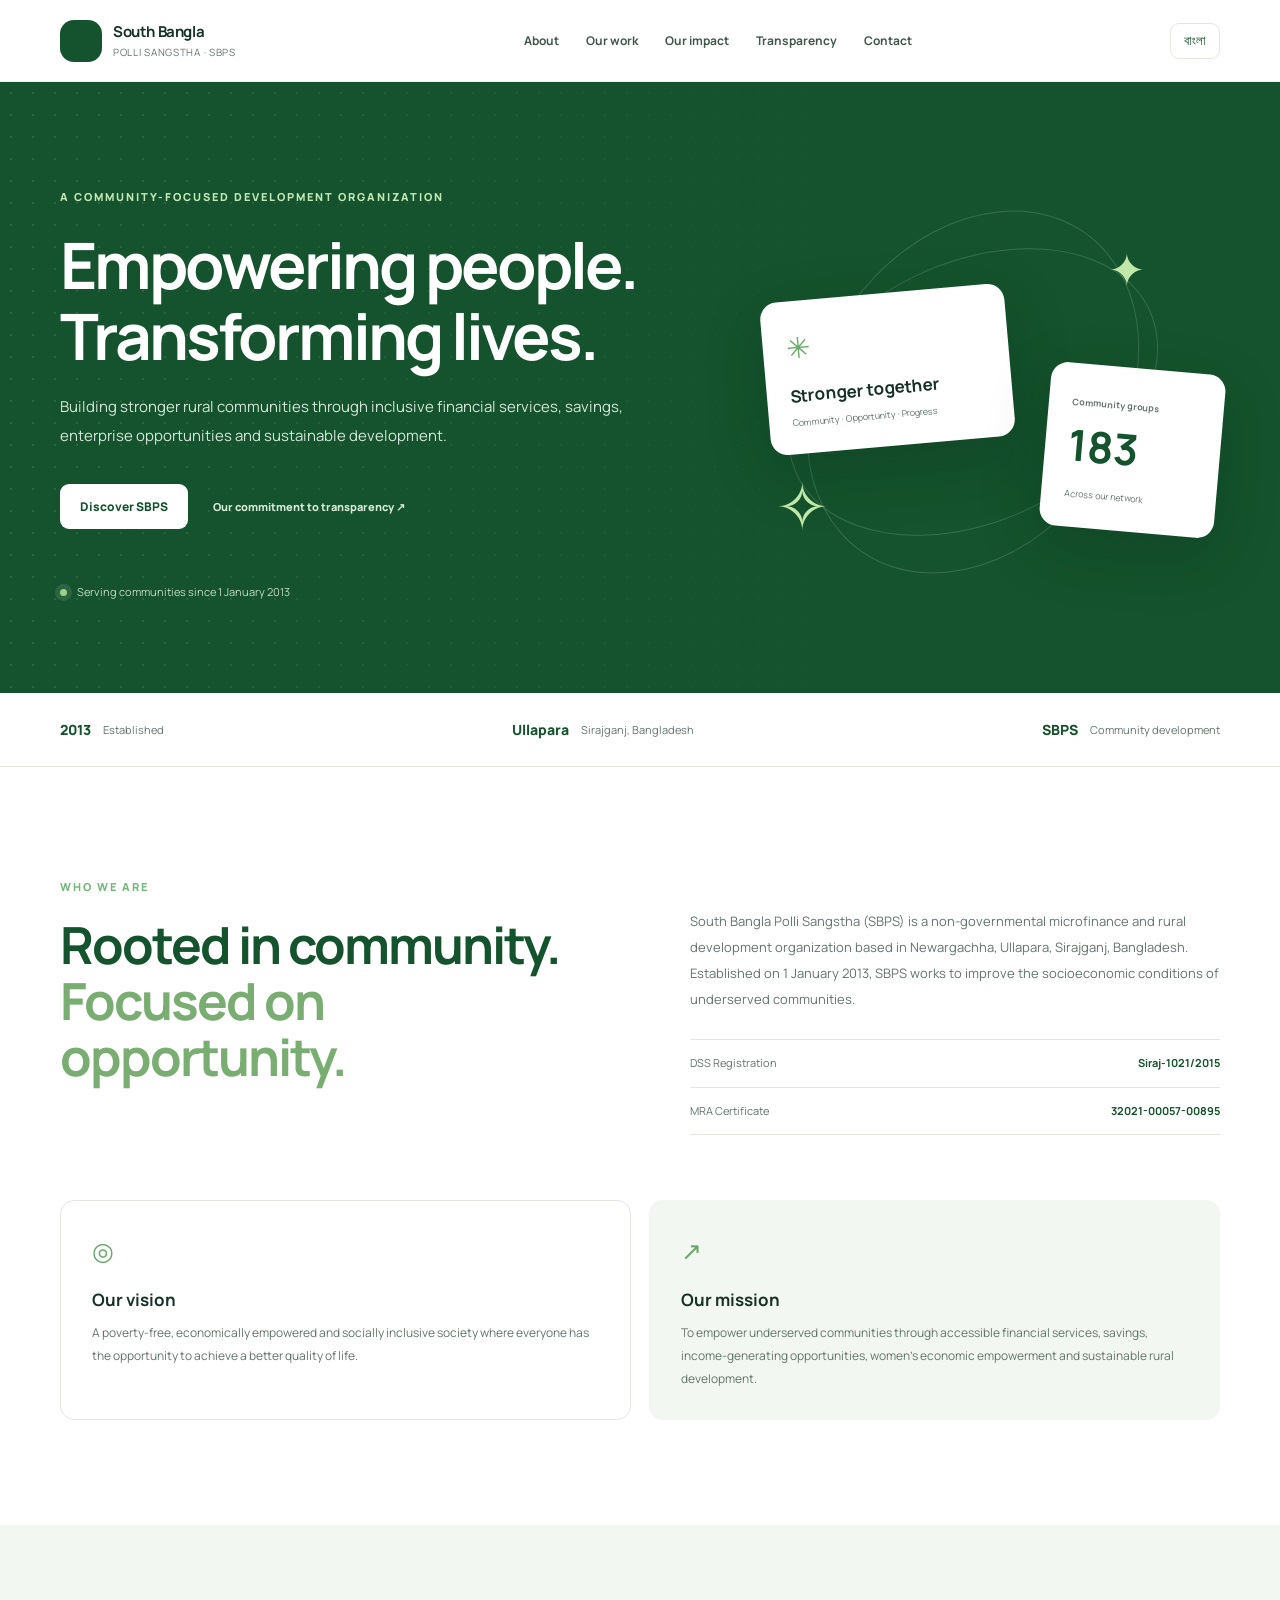
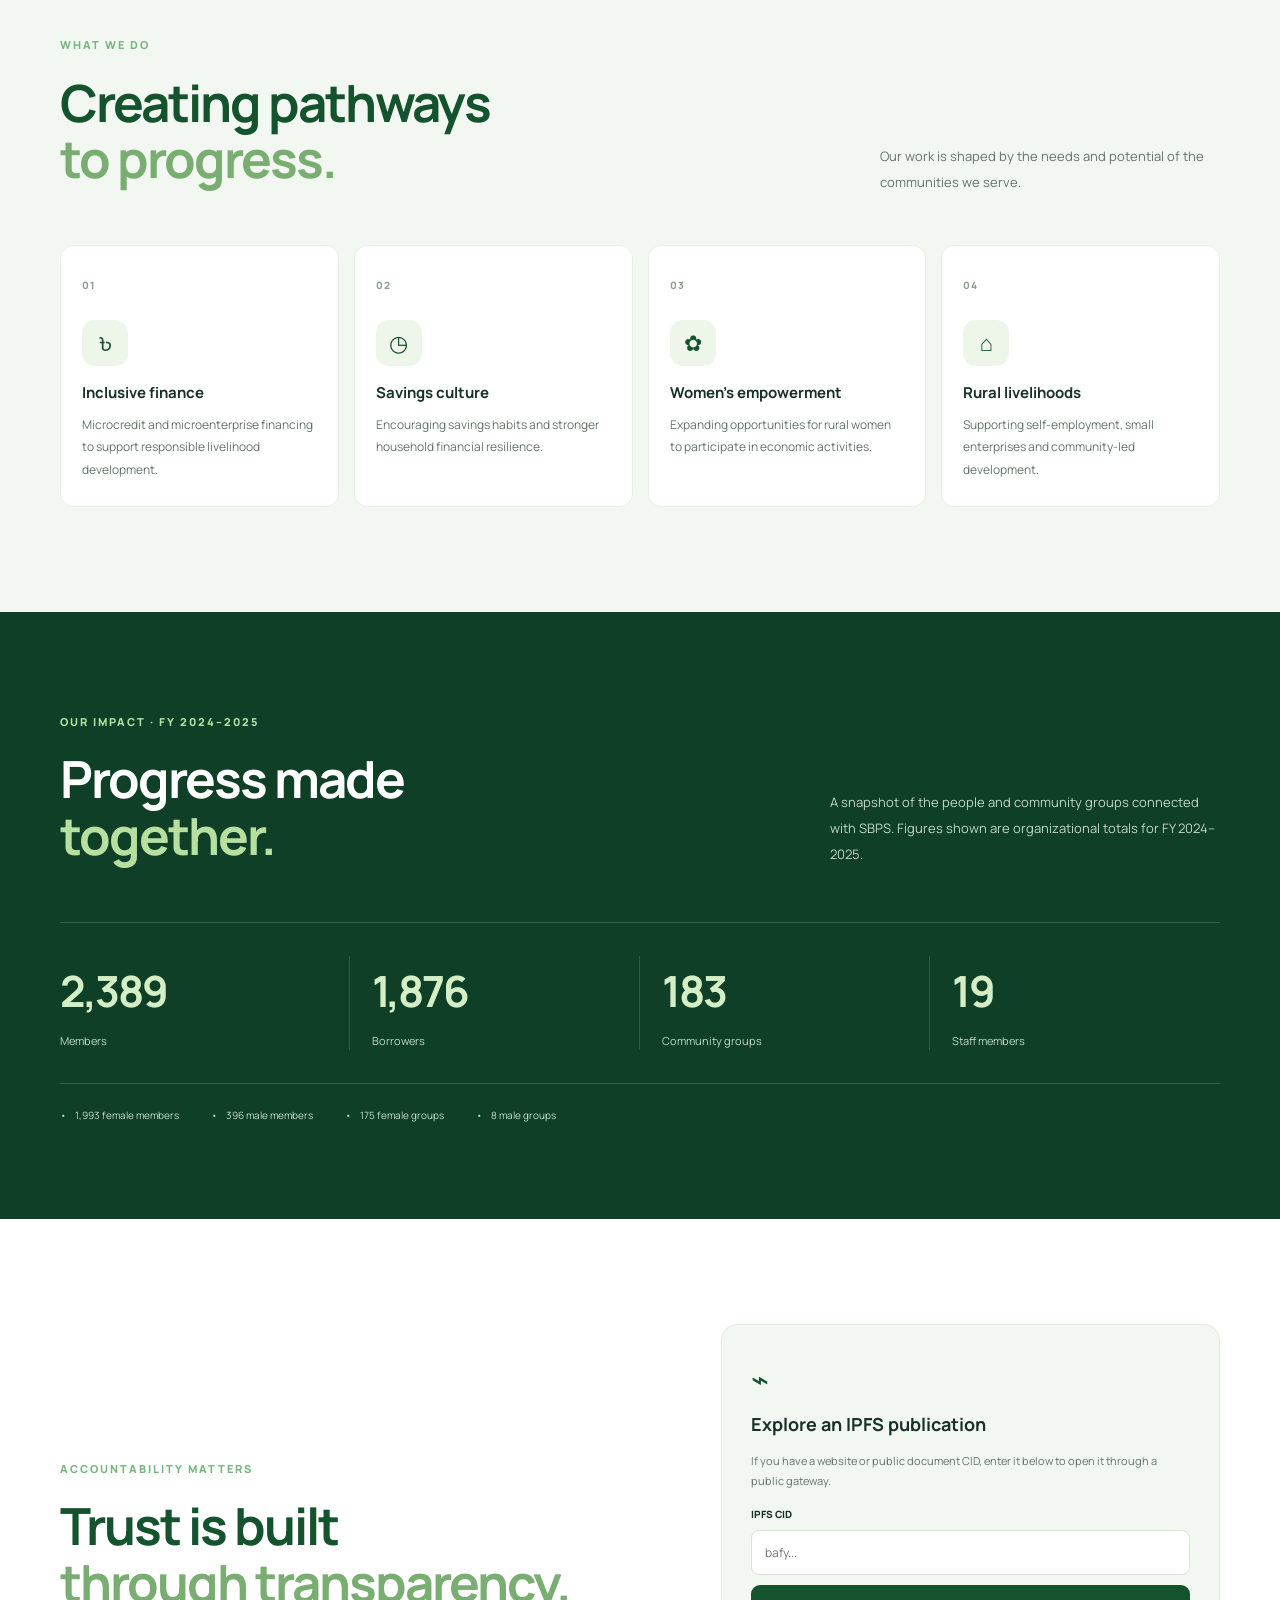
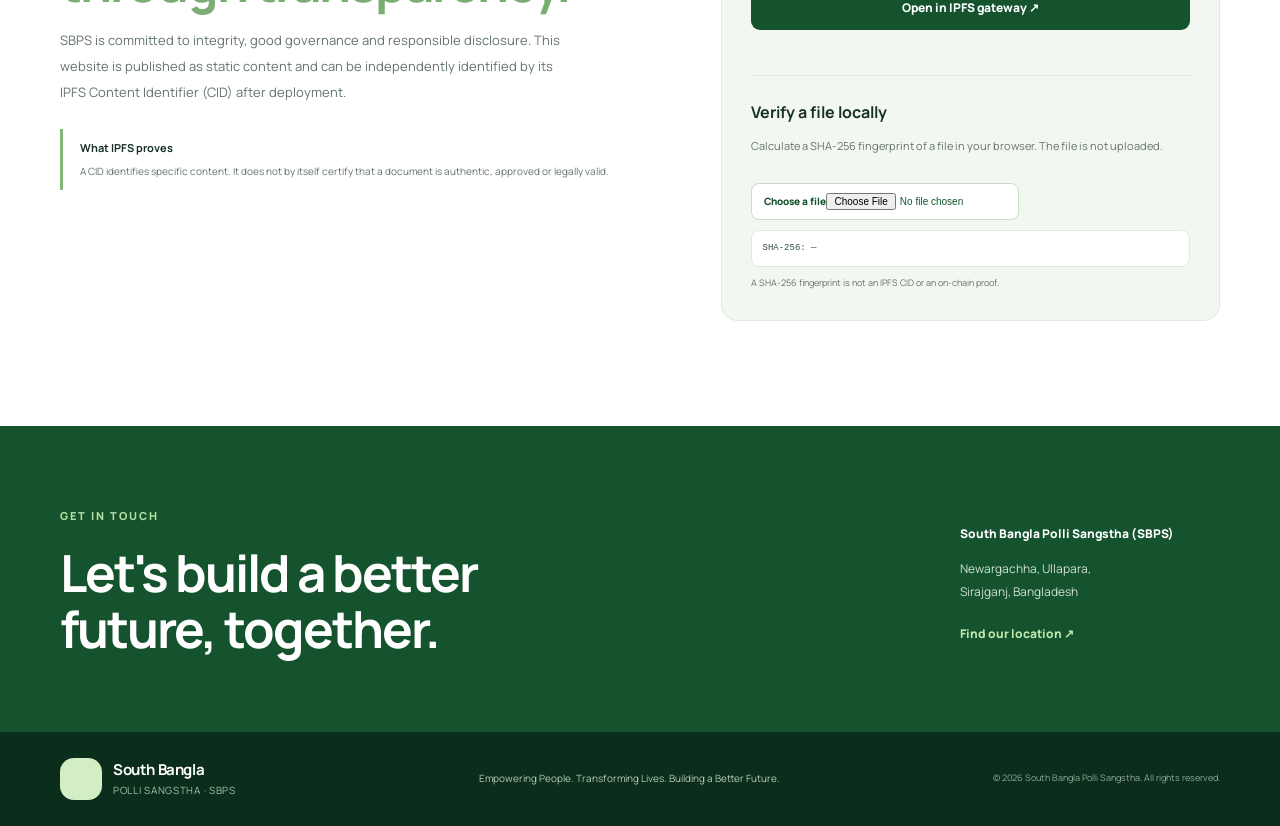
==== site/index.html @ b2ef8943 "Use GitHub profile photo as SBPS website logo" ====
<!doctype html>
<html lang="en">
<head>
  <meta charset="utf-8">
  <meta name="viewport" content="width=device-width, initial-scale=1">
  <meta name="theme-color" content="#14532d">
  <meta name="description" content="South Bangla Polli Sangstha (SBPS) — empowering communities through inclusive financial services and sustainable rural development in Bangladesh.">
  <title>South Bangla Polli Sangstha | SBPS</title>
  <link rel="preconnect" href="https://fonts.googleapis.com">
  <link rel="preconnect" href="https://fonts.gstatic.com" crossorigin>
  <link href="https://fonts.googleapis.com/css2?family=Hind+Siliguri:wght@400;500;600;700&family=Manrope:wght@400;500;600;700;800&display=swap" rel="stylesheet">
  <link rel="stylesheet" href="styles.css">
  <script src="app.js" defer></script>
</head>
<body>
  <a class="skip-link" href="#main" data-en="Skip to content" data-bn="মূল অংশে যান">Skip to content</a>
  <header class="site-header">
    <div class="container nav-wrap">
      <a class="brand" href="#home" aria-label="SBPS home">
        <span class="brand-mark" aria-hidden="true"><img class="brand-photo" src="https://avatars.githubusercontent.com/u/361487274?v=4" alt=""></span>
        <span class="brand-copy"><strong>South Bangla</strong><small>Polli Sangstha · SBPS</small></span>
      </a>
      <button class="menu-toggle" id="menuToggle" aria-label="Open menu" aria-expanded="false">☰</button>
      <nav class="main-nav" id="mainNav" aria-label="Main navigation">
        <a href="#about" data-en="About" data-bn="আমাদের সম্পর্কে">About</a>
        <a href="#programs" data-en="Our work" data-bn="আমাদের কার্যক্রম">Our work</a>
        <a href="#impact" data-en="Our impact" data-bn="আমাদের অর্জন">Our impact</a>
        <a href="#transparency" data-en="Transparency" data-bn="স্বচ্ছতা">Transparency</a>
        <a href="#contact" data-en="Contact" data-bn="যোগাযোগ">Contact</a>
      </nav>
      <button class="language-toggle" id="languageToggle" type="button" aria-label="Switch language">বাংলা</button>
    </div>
  </header>

  <main id="main">
    <section class="hero" id="home">
      <div class="hero-pattern" aria-hidden="true"></div>
      <div class="container hero-grid">
        <div class="hero-copy">
          <span class="eyebrow" data-en="A community-focused development organization" data-bn="জনগোষ্ঠীকেন্দ্রিক উন্নয়ন সংস্থা">A community-focused development organization</span>
          <h1 data-en="Empowering people.<br>Transforming lives." data-bn="মানুষের ক্ষমতায়ন।<br>জীবনের রূপান্তর।">Empowering people.<br>Transforming lives.</h1>
          <p data-en="Building stronger rural communities through inclusive financial services, savings, enterprise opportunities and sustainable development." data-bn="অন্তর্ভুক্তিমূলক আর্থিক সেবা, সঞ্চয়, উদ্যোক্তা উন্নয়ন ও টেকসই কার্যক্রমের মাধ্যমে গ্রামীণ জনগোষ্ঠীর জীবনমান উন্নয়নে কাজ করছি।">Building stronger rural communities through inclusive financial services, savings, enterprise opportunities and sustainable development.</p>
          <div class="hero-actions">
            <a class="button button-light" href="#about" data-en="Discover SBPS" data-bn="এসবিপিএস সম্পর্কে জানুন">Discover SBPS</a>
            <a class="text-link hero-link" href="#transparency" data-en="Our commitment to transparency ↗" data-bn="স্বচ্ছতার প্রতি আমাদের অঙ্গীকার ↗">Our commitment to transparency ↗</a>
          </div>
          <div class="hero-meta"><span class="meta-dot"></span><span data-en="Serving communities since 1 January 2013" data-bn="১ জানুয়ারি ২০১৩ থেকে জনগোষ্ঠীর সেবায় নিয়োজিত">Serving communities since 1 January 2013</span></div>
        </div>
        <div class="hero-art" aria-label="Illustration representing community growth">
          <div class="art-orbit orbit-one"></div><div class="art-orbit orbit-two"></div>
          <div class="art-card art-card-main"><span class="art-icon">✳</span><strong data-en="Stronger together" data-bn="একসাথে আরও শক্তিশালী">Stronger together</strong><small data-en="Community · Opportunity · Progress" data-bn="জনগোষ্ঠী · সুযোগ · অগ্রগতি">Community · Opportunity · Progress</small></div>
          <div class="art-card art-card-stat"><span class="mini-label" data-en="Community groups" data-bn="সমিতি">Community groups</span><strong>183</strong><small data-en="Across our network" data-bn="আমাদের কার্যক্রমে">Across our network</small></div>
          <div class="art-leaf leaf-one">✦</div><div class="art-leaf leaf-two">✧</div>
        </div>
      </div>
    </section>

    <section class="trust-strip">
      <div class="container trust-inner">
        <div><span class="trust-number">2013</span><span data-en="Established" data-bn="প্রতিষ্ঠিত">Established</span></div>
        <div><span class="trust-number">Ullapara</span><span data-en="Sirajganj, Bangladesh" data-bn="সিরাজগঞ্জ, বাংলাদেশ">Sirajganj, Bangladesh</span></div>
        <div><span class="trust-number">SBPS</span><span data-en="Community development" data-bn="জনগোষ্ঠীর উন্নয়ন">Community development</span></div>
      </div>
    </section>

    <section class="section" id="about">
      <div class="container two-col">
        <div>
          <span class="section-kicker" data-en="Who we are" data-bn="আমরা কারা">Who we are</span>
          <h2 data-en="Rooted in community.<br><em>Focused on opportunity.</em>" data-bn="জনগোষ্ঠীর শেকড়ে।<br><em>সম্ভাবনার পথে।</em>">Rooted in community.<br><em>Focused on opportunity.</em></h2>
        </div>
        <div class="section-copy">
          <p data-en="South Bangla Polli Sangstha (SBPS) is a non-governmental microfinance and rural development organization based in Newargachha, Ullapara, Sirajganj, Bangladesh. Established on 1 January 2013, SBPS works to improve the socioeconomic conditions of underserved communities." data-bn="সাউথ বাংলা পল্লী সংস্থা (এসবিপিএস) বাংলাদেশের সিরাজগঞ্জ জেলার উল্লাপাড়া উপজেলার নেওয়ারগাছায় অবস্থিত একটি বেসরকারি ক্ষুদ্রঋণ ও পল্লী উন্নয়ন সংস্থা। ১ জানুয়ারি ২০১৩ সালে প্রতিষ্ঠার পর থেকে সংস্থাটি সুবিধাবঞ্চিত জনগোষ্ঠীর আর্থসামাজিক অবস্থার উন্নয়নে কাজ করছে।">South Bangla Polli Sangstha (SBPS) is a non-governmental microfinance and rural development organization based in Newargachha, Ullapara, Sirajganj, Bangladesh. Established on 1 January 2013, SBPS works to improve the socioeconomic conditions of underserved communities.</p>
          <div class="registration-list">
            <div><span data-en="DSS Registration" data-bn="সমাজসেবা অধিদপ্তর নিবন্ধন">DSS Registration</span><strong>Siraj-1021/2015</strong></div>
            <div><span data-en="MRA Certificate" data-bn="এমআরএ সনদ">MRA Certificate</span><strong>32021-00057-00895</strong></div>
          </div>
        </div>
      </div>
      <div class="container mission-grid">
        <article class="mission-card"><span class="card-symbol">◎</span><h3 data-en="Our vision" data-bn="আমাদের ভিশন">Our vision</h3><p data-en="A poverty-free, economically empowered and socially inclusive society where everyone has the opportunity to achieve a better quality of life." data-bn="দারিদ্র্যমুক্ত, অর্থনৈতিকভাবে ক্ষমতায়িত ও সামাজিকভাবে অন্তর্ভুক্তিমূলক সমাজ গঠন, যেখানে প্রত্যেকের উন্নত জীবনযাপনের সুযোগ থাকবে।">A poverty-free, economically empowered and socially inclusive society where everyone has the opportunity to achieve a better quality of life.</p></article>
        <article class="mission-card mission-featured"><span class="card-symbol">↗</span><h3 data-en="Our mission" data-bn="আমাদের মিশন">Our mission</h3><p data-en="To empower underserved communities through accessible financial services, savings, income-generating opportunities, women's economic empowerment and sustainable rural development." data-bn="সহজলভ্য আর্থিক সেবা, সঞ্চয়, আয়বর্ধক সুযোগ, নারীর অর্থনৈতিক ক্ষমতায়ন ও টেকসই পল্লী উন্নয়নের মাধ্যমে সুবিধাবঞ্চিত জনগোষ্ঠীকে ক্ষমতায়ন করা।">To empower underserved communities through accessible financial services, savings, income-generating opportunities, women's economic empowerment and sustainable rural development.</p></article>
      </div>
    </section>

    <section class="section section-soft" id="programs">
      <div class="container">
        <div class="section-heading"><div><span class="section-kicker" data-en="What we do" data-bn="আমাদের কার্যক্রম">What we do</span><h2 data-en="Creating pathways<br><em>to progress.</em>" data-bn="অগ্রগতির পথে<br><em>নতুন সম্ভাবনা।</em>">Creating pathways<br><em>to progress.</em></h2></div><p data-en="Our work is shaped by the needs and potential of the communities we serve." data-bn="আমাদের কার্যক্রম পরিচালিত হয় সেবাপ্রাপ্ত জনগোষ্ঠীর চাহিদা ও সম্ভাবনাকে গুরুত্ব দিয়ে।">Our work is shaped by the needs and potential of the communities we serve.</p></div>
        <div class="program-grid">
          <article class="program-card"><span class="program-no">01</span><div class="program-icon">৳</div><h3 data-en="Inclusive finance" data-bn="অন্তর্ভুক্তিমূলক অর্থায়ন">Inclusive finance</h3><p data-en="Microcredit and microenterprise financing to support responsible livelihood development." data-bn="দায়িত্বশীল জীবিকা উন্নয়নে ক্ষুদ্রঋণ ও ক্ষুদ্র উদ্যোগে অর্থায়ন।">Microcredit and microenterprise financing to support responsible livelihood development.</p></article>
          <article class="program-card"><span class="program-no">02</span><div class="program-icon">◷</div><h3 data-en="Savings culture" data-bn="সঞ্চয় অভ্যাস">Savings culture</h3><p data-en="Encouraging savings habits and stronger household financial resilience." data-bn="সঞ্চয়ের অভ্যাস গড়ে তোলা এবং পরিবারের আর্থিক সক্ষমতা বৃদ্ধি।">Encouraging savings habits and stronger household financial resilience.</p></article>
          <article class="program-card"><span class="program-no">03</span><div class="program-icon">✿</div><h3 data-en="Women's empowerment" data-bn="নারীর ক্ষমতায়ন">Women's empowerment</h3><p data-en="Expanding opportunities for rural women to participate in economic activities." data-bn="গ্রামীণ নারীদের অর্থনৈতিক কর্মকাণ্ডে অংশগ্রহণের সুযোগ সম্প্রসারণ।">Expanding opportunities for rural women to participate in economic activities.</p></article>
          <article class="program-card"><span class="program-no">04</span><div class="program-icon">⌂</div><h3 data-en="Rural livelihoods" data-bn="গ্রামীণ জীবিকা">Rural livelihoods</h3><p data-en="Supporting self-employment, small enterprises and community-led development." data-bn="আত্মকর্মসংস্থান, ক্ষুদ্র উদ্যোগ ও জনগোষ্ঠীনির্ভর উন্নয়নে সহায়তা।">Supporting self-employment, small enterprises and community-led development.</p></article>
        </div>
      </div>
    </section>

    <section class="section impact-section" id="impact">
      <div class="container">
        <div class="impact-heading"><div><span class="section-kicker section-kicker-light" data-en="Our impact · FY 2024–2025" data-bn="আমাদের অর্জন · অর্থবছর ২০২৪–২০২৫">Our impact · FY 2024–2025</span><h2 data-en="Progress made<br><em>together.</em>" data-bn="একসাথে এগিয়ে চলা<br><em>অর্জনের গল্প।</em>">Progress made<br><em>together.</em></h2></div><p data-en="A snapshot of the people and community groups connected with SBPS. Figures shown are organizational totals for FY 2024–2025." data-bn="এসবিপিএসের সাথে যুক্ত সদস্য ও সমিতির সংক্ষিপ্ত চিত্র। প্রদর্শিত পরিসংখ্যান ২০২৪–২০২৫ অর্থবছরের সাংগঠনিক তথ্য।">A snapshot of the people and community groups connected with SBPS. Figures shown are organizational totals for FY 2024–2025.</p></div>
        <div class="stats-grid">
          <div class="stat"><strong>2,389</strong><span data-en="Members" data-bn="সদস্য">Members</span></div>
          <div class="stat"><strong>1,876</strong><span data-en="Borrowers" data-bn="ঋণগ্রহীতা">Borrowers</span></div>
          <div class="stat"><strong>183</strong><span data-en="Community groups" data-bn="সমিতি">Community groups</span></div>
          <div class="stat"><strong>19</strong><span data-en="Staff members" data-bn="কর্মী">Staff members</span></div>
        </div>
        <div class="impact-detail"><span data-en="1,993 female members" data-bn="১,৯৯৩ জন নারী সদস্য">1,993 female members</span><span data-en="396 male members" data-bn="৩৯৬ জন পুরুষ সদস্য">396 male members</span><span data-en="175 female groups" data-bn="১৭৫টি নারী সমিতি">175 female groups</span><span data-en="8 male groups" data-bn="৮টি পুরুষ সমিতি">8 male groups</span></div>
      </div>
    </section>

    <section class="section" id="transparency">
      <div class="container transparency-panel">
        <div class="transparency-copy"><span class="section-kicker" data-en="Accountability matters" data-bn="জবাবদিহিতা গুরুত্বপূর্ণ">Accountability matters</span><h2 data-en="Trust is built<br><em>through transparency.</em>" data-bn="স্বচ্ছতার মাধ্যমেই<br><em>বিশ্বাস তৈরি হয়।</em>">Trust is built<br><em>through transparency.</em></h2><p data-en="SBPS is committed to integrity, good governance and responsible disclosure. This website is published as static content and can be independently identified by its IPFS Content Identifier (CID) after deployment." data-bn="এসবিপিএস সততা, সুশাসন ও দায়িত্বশীল তথ্য প্রকাশে অঙ্গীকারবদ্ধ। এই ওয়েবসাইটটি স্ট্যাটিক কনটেন্ট হিসেবে প্রকাশিত হবে এবং ডিপ্লয়মেন্টের পর IPFS Content Identifier (CID) দিয়ে আলাদাভাবে শনাক্ত করা যাবে।">SBPS is committed to integrity, good governance and responsible disclosure. This website is published as static content and can be independently identified by its IPFS Content Identifier (CID) after deployment.</p><div class="transparency-note"><strong data-en="What IPFS proves" data-bn="IPFS কী প্রমাণ করে">What IPFS proves</strong><span data-en="A CID identifies specific content. It does not by itself certify that a document is authentic, approved or legally valid." data-bn="একটি CID নির্দিষ্ট কনটেন্ট শনাক্ত করে। এটি নিজে থেকে কোনো নথির সত্যতা, অনুমোদন বা আইনগত বৈধতা প্রমাণ করে না।">A CID identifies specific content. It does not by itself certify that a document is authentic, approved or legally valid.</span></div></div>
        <div class="verify-card"><div class="verify-icon">⌁</div><h3 data-en="Explore an IPFS publication" data-bn="IPFS প্রকাশনা দেখুন">Explore an IPFS publication</h3><p data-en="If you have a website or public document CID, enter it below to open it through a public gateway." data-bn="ওয়েবসাইট বা প্রকাশিত নথির CID থাকলে নিচে লিখে পাবলিক গেটওয়ের মাধ্যমে খুলুন।">If you have a website or public document CID, enter it below to open it through a public gateway.</p><form id="cidForm"><label for="cidInput" data-en="IPFS CID" data-bn="IPFS CID">IPFS CID</label><input id="cidInput" name="cid" type="text" placeholder="bafy..." autocomplete="off" required><button class="button button-green" type="submit" data-en="Open in IPFS gateway ↗" data-bn="IPFS গেটওয়েতে খুলুন ↗">Open in IPFS gateway ↗</button><p class="form-message" id="cidMessage" aria-live="polite"></p></form><div class="verify-divider"></div><strong data-en="Verify a file locally" data-bn="নিজের ডিভাইসে ফাইল যাচাই করুন">Verify a file locally</strong><p data-en="Calculate a SHA-256 fingerprint of a file in your browser. The file is not uploaded." data-bn="ব্রাউজারেই একটি ফাইলের SHA-256 ফিঙ্গারপ্রিন্ট তৈরি করুন। ফাইলটি কোথাও আপলোড হবে না।">Calculate a SHA-256 fingerprint of a file in your browser. The file is not uploaded.</p><label class="file-picker"><span data-en="Choose a file" data-bn="ফাইল নির্বাচন করুন">Choose a file</span><input id="fileInput" type="file"></label><code class="hash-output" id="hashOutput" aria-live="polite">SHA-256: —</code><small class="privacy-note" data-en="A SHA-256 fingerprint is not an IPFS CID or an on-chain proof." data-bn="SHA-256 ফিঙ্গারপ্রিন্ট IPFS CID বা ব্লকচেইন প্রমাণ নয়।">A SHA-256 fingerprint is not an IPFS CID or an on-chain proof.</small></div>
      </div>
    </section>

    <section class="contact-section" id="contact"><div class="container contact-inner"><div><span class="section-kicker section-kicker-light" data-en="Get in touch" data-bn="যোগাযোগ করুন">Get in touch</span><h2 data-en="Let's build a better<br>future, together." data-bn="আসুন একসাথে গড়ি<br>আরও সুন্দর ভবিষ্যৎ।">Let's build a better<br>future, together.</h2></div><div class="contact-details"><p data-en="South Bangla Polli Sangstha (SBPS)" data-bn="সাউথ বাংলা পল্লী সংস্থা (এসবিপিএস)">South Bangla Polli Sangstha (SBPS)</p><p>Newargachha, Ullapara,<br>Sirajganj, Bangladesh</p><a href="https://www.google.com/maps/search/?api=1&query=Newargachha%2C+Ullapara%2C+Sirajganj%2C+Bangladesh" target="_blank" rel="noopener noreferrer" data-en="Find our location ↗" data-bn="অবস্থান দেখুন ↗">Find our location ↗</a></div></div></section>
  </main>
  <footer class="site-footer"><div class="container footer-inner"><a class="brand footer-brand" href="#home"><span class="brand-mark"><img class="brand-photo" src="https://avatars.githubusercontent.com/u/361487274?v=4" alt=""></span><span class="brand-copy"><strong>South Bangla</strong><small>Polli Sangstha · SBPS</small></span></a><p data-en="Empowering People. Transforming Lives. Building a Better Future." data-bn="মানুষের ক্ষমতায়ন। জীবনের রূপান্তর। সুন্দর ভবিষ্যৎ নির্মাণ।">Empowering People. Transforming Lives. Building a Better Future.</p><small>© <span id="year"></span> South Bangla Polli Sangstha. <span data-en="All rights reserved." data-bn="সর্বস্বত্ব সংরক্ষিত।">All rights reserved.</span></small></div></footer>
</body>
</html>
---- site/styles.css ----
:root{--green:#14532d;--green2:#166534;--lime:#b7e4a1;--ink:#173126;--muted:#63746a;--paper:#fff;--soft:#f3f7f1;--line:#e1e9df;--gold:#e9c77b}*{box-sizing:border-box}html{scroll-behavior:smooth;scroll-padding-top:88px}body{margin:0;color:var(--ink);background:var(--paper);font-family:Manrope,"Hind Siliguri",sans-serif;line-height:1.65}body.bn{font-family:"Hind Siliguri",Manrope,sans-serif}a{color:inherit;text-decoration:none}.container{width:min(1160px,calc(100% - 48px));margin-inline:auto}.skip-link{position:absolute;left:-999px;top:8px;background:#fff;padding:10px;z-index:100}.skip-link:focus{left:8px}.site-header{height:82px;position:sticky;top:0;z-index:20;background:rgba(255,255,255,.95);backdrop-filter:blur(12px);border-bottom:1px solid rgba(20,83,45,.08)}.nav-wrap{height:100%;display:flex;align-items:center;justify-content:space-between;gap:24px}.brand{display:flex;align-items:center;gap:11px;min-width:205px}.brand-mark{width:42px;height:42px;border-radius:14px;background:var(--green);color:#fff;display:grid;place-items:center;font-size:15px;font-weight:800;letter-spacing:-1px}.brand-copy{display:grid;line-height:1.25}.brand-copy strong{font-size:15px;letter-spacing:-.4px}.brand-copy small{font-size:10px;color:var(--muted);letter-spacing:.7px;text-transform:uppercase;margin-top:4px}.main-nav{display:flex;align-items:center;gap:27px}.main-nav a{font-size:12px;font-weight:700;color:#40574a;transition:color .2s}.main-nav a:hover,.text-link:hover{color:#4b9b58}.language-toggle,.menu-toggle{border:1px solid var(--line);background:white;color:var(--green);border-radius:9px;padding:9px 13px;font:700 12px inherit;cursor:pointer}.menu-toggle{display:none}.hero{position:relative;overflow:hidden;background:var(--green);color:#fff;padding:100px 0 92px}.hero-pattern{position:absolute;inset:0;opacity:.12;background-image:radial-gradient(#d6f3c9 1px,transparent 1px);background-size:22px 22px;mask-image:linear-gradient(90deg,black,transparent 75%)}.hero-grid{position:relative;display:grid;grid-template-columns:1.1fr .9fr;align-items:center;gap:60px}.eyebrow,.section-kicker{display:inline-block;color:#74b77a;font-size:11px;text-transform:uppercase;letter-spacing:2px;font-weight:800}.hero .eyebrow{color:#c5e9b6}.hero h1,.section h2,.impact-section h2,.contact-section h2{font-size:clamp(42px,5vw,66px);line-height:1.1;letter-spacing:-3px;margin:22px 0}.hero h1{max-width:640px}.hero-copy>p{max-width:570px;color:#d5e7d8;font-size:15px;line-height:1.9}.hero-actions{display:flex;align-items:center;gap:25px;margin-top:34px;flex-wrap:wrap}.button{display:inline-flex;align-items:center;justify-content:center;border:0;border-radius:9px;padding:14px 20px;font:800 12px Manrope,sans-serif;cursor:pointer;transition:transform .2s,background .2s}.button:hover{transform:translateY(-2px)}.button-light{background:#fff;color:var(--green)}.button-green{background:var(--green);color:#fff;width:100%;margin-top:10px}.text-link{font-size:11px;font-weight:800;color:#d7ead8}.hero-meta{display:flex;align-items:center;gap:10px;margin-top:54px;font-size:11px;color:#c2d9c7}.meta-dot{width:7px;height:7px;background:#9bd28b;border-radius:50%;box-shadow:0 0 0 5px #ffffff1b}.hero-art{height:380px;position:relative;display:grid;place-items:center}.art-orbit{position:absolute;border:1px solid #ffffff28;border-radius:50%;transform:rotate(-25deg)}.orbit-one{width:390px;height:260px}.orbit-two{width:300px;height:390px;transform:rotate(35deg)}.art-card{position:absolute;background:#fff;color:var(--ink);border-radius:17px;box-shadow:0 20px 60px #071e1238;padding:23px}.art-card-main{width:245px;min-height:150px;display:flex;flex-direction:column;justify-content:center;left:8%;top:24%;transform:rotate(-5deg)}.art-icon{font-size:29px;color:#6aab67;margin-bottom:10px}.art-card strong{font-size:17px}.art-card small{font-size:9px;color:var(--muted);margin-top:6px}.art-card-stat{width:175px;right:0;bottom:13%;transform:rotate(5deg)}.art-card-stat strong{display:block;font-size:43px;color:var(--green);line-height:1.2;margin:7px 0}.mini-label{font-size:9px;color:var(--muted);font-weight:700}.art-leaf{position:absolute;color:#c0e8a9;font-size:45px}.leaf-one{top:8%;right:15%}.leaf-two{bottom:6%;left:10%;font-size:65px}.trust-strip{border-bottom:1px solid var(--line)}.trust-inner{display:flex;justify-content:space-between;gap:24px;padding:25px 0}.trust-inner>div{display:flex;align-items:center;gap:12px;color:var(--muted);font-size:11px}.trust-number{font-size:14px;font-weight:800;color:var(--green)}.section{padding:105px 0}.two-col{display:grid;grid-template-columns:1fr 1fr;gap:100px;align-items:start}.section h2,.impact-section h2,.contact-section h2{font-size:clamp(36px,4vw,52px);letter-spacing:-2px;color:var(--green);margin:17px 0}.section h2 em,.impact-section h2 em,.contact-section h2 em{font-style:normal;color:#79ad71}.section-copy{padding-top:23px}.section-copy>p,.section-heading>p,.impact-heading>p,.transparency-copy>p{font-size:13px;color:var(--muted);line-height:2}.registration-list{border-top:1px solid var(--line);margin-top:27px}.registration-list div{display:flex;justify-content:space-between;gap:12px;padding:14px 0;border-bottom:1px solid var(--line);font-size:11px}.registration-list span{color:var(--muted)}.registration-list strong{font-size:11px;color:var(--green)}.mission-grid{display:grid;grid-template-columns:1fr 1fr;gap:18px;margin-top:65px}.mission-card{border:1px solid var(--line);border-radius:14px;padding:29px 31px}.mission-featured{background:var(--soft);border-color:transparent}.card-symbol{font-size:25px;color:#6ba66c}.mission-card h3,.program-card h3{font-size:17px;margin:15px 0 8px}.mission-card p,.program-card p{font-size:12px;color:var(--muted);line-height:1.9;margin:0}.section-soft{background:var(--soft)}.section-heading,.impact-heading{display:flex;justify-content:space-between;align-items:end;gap:60px;margin-bottom:42px}.section-heading>p{max-width:340px;margin-bottom:8px}.program-grid{display:grid;grid-template-columns:repeat(4,1fr);gap:15px}.program-card{background:#fff;border:1px solid #e9efe7;border-radius:13px;padding:24px 21px;min-height:250px;position:relative}.program-no{font-size:10px;color:#8ba18d;font-weight:800;letter-spacing:1px}.program-icon{width:46px;height:46px;border-radius:13px;background:#edf6e9;color:var(--green);display:grid;place-items:center;font-size:22px;margin-top:23px}.program-card h3{font-size:15px}.impact-section{background:#103f27;color:#fff;padding:95px 0}.section-kicker-light{color:#b7df9f}.impact-section h2{color:#fff}.impact-section h2 em{color:#b7df9f}.impact-heading>p{color:#c0d6c6;max-width:390px}.stats-grid{display:grid;grid-template-columns:repeat(4,1fr);border-top:1px solid #ffffff2b;border-bottom:1px solid #ffffff2b;padding:33px 0}.stat{display:grid;gap:5px;padding:0 22px;border-right:1px solid #ffffff24}.stat:first-child{padding-left:0}.stat:last-child{border:0}.stat strong{font-size:clamp(30px,4vw,43px);letter-spacing:-2px;color:#d4efc5}.stat span{font-size:11px;color:#c2d9c7}.impact-detail{display:flex;flex-wrap:wrap;gap:12px 32px;margin-top:23px;color:#c7dccb;font-size:10px}.impact-detail span:before{content:"•";color:#b5dd9e;margin-right:8px}.transparency-panel{display:grid;grid-template-columns:1fr .85fr;gap:75px;align-items:center}.transparency-copy>p{max-width:520px}.transparency-note{display:grid;gap:5px;border-left:3px solid #82b878;padding:10px 0 10px 17px;margin-top:24px}.transparency-note strong{font-size:11px}.transparency-note span{font-size:10px;color:var(--muted);line-height:1.8}.verify-card{background:var(--soft);border:1px solid var(--line);border-radius:16px;padding:29px}.verify-icon{font-size:30px;color:var(--green)}.verify-card h3{font-size:18px;margin:7px 0}.verify-card p{font-size:11px;color:var(--muted);line-height:1.8}.verify-card label{display:block;font-size:10px;font-weight:800;margin-top:16px}.verify-card input[type=text]{width:100%;border:1px solid #d8e4d5;background:#fff;padding:13px;border-radius:8px;margin-top:7px;font:12px Manrope,sans-serif}.verify-card input:focus{outline:2px solid #9bc98c;outline-offset:1px}.form-message{min-height:15px;margin:7px 0 0!important}.verify-divider{height:1px;background:var(--line);margin:23px 0}.file-picker{display:inline-flex!important;border:1px solid #cbdcc8;background:#fff;color:var(--green);border-radius:8px;padding:9px 12px;cursor:pointer}.file-picker input{max-width:180px;font-size:10px}.hash-output{display:block;overflow-wrap:anywhere;white-space:normal;background:#fff;border:1px solid var(--line);border-radius:8px;padding:10px;margin-top:10px;font-size:9px;color:#31533a}.privacy-note{display:block;color:var(--muted);font-size:9px;margin-top:9px}.contact-section{background:var(--green);color:#fff;padding:75px 0}.contact-inner{display:flex;justify-content:space-between;align-items:center;gap:60px}.contact-section h2{color:#fff;margin-bottom:0}.contact-details{min-width:260px;color:#d1e2d4;font-size:12px;line-height:1.9}.contact-details p:first-child{font-weight:800;color:#fff}.contact-details a{display:inline-block;color:#c1e7ad;font-weight:800;margin-top:8px}.site-footer{background:#0b2d1b;color:#c0d1c4;padding:26px 0}.footer-inner{display:flex;align-items:center;justify-content:space-between;gap:20px}.footer-brand .brand-mark{background:#d3edc4;color:var(--green)}.footer-brand .brand-copy strong{color:#fff}.footer-brand .brand-copy small{color:#a9c1af}.footer-inner>p{font-size:10px;color:#b5cbb9}.footer-inner>small{font-size:9px;color:#91a999}.bn h1,.bn h2,.bn h3,.bn p,.bn a,.bn button,.bn label,.bn span,.bn small,.bn strong{letter-spacing:normal}.bn .hero h1,.bn .section h2,.bn .impact-section h2,.bn .contact-section h2{line-height:1.35;letter-spacing:0}.bn .hero-copy>p,.bn .section-copy>p,.bn .section-heading>p,.bn .impact-heading>p{line-height:1.9}
@media(max-width:900px){.main-nav{gap:14px}.main-nav a{font-size:10px}.hero-grid{gap:20px}.hero-art{transform:scale(.88)}.two-col{gap:45px}.program-grid{grid-template-columns:repeat(2,1fr)}.transparency-panel{gap:35px}.footer-inner{flex-wrap:wrap}}
@media(max-width:680px){.container{width:min(100% - 34px,540px)}.site-header{height:70px}.brand{min-width:0}.brand-mark{width:38px;height:38px}.menu-toggle{display:block;margin-left:auto}.main-nav{display:none;position:absolute;top:70px;left:0;right:0;background:#fff;padding:18px 24px 22px;border-bottom:1px solid var(--line);flex-direction:column;align-items:flex-start;gap:18px}.main-nav.open{display:flex}.main-nav a{font-size:12px}.language-toggle{padding:8px 10px}.hero{padding:70px 0 55px}.hero-grid{grid-template-columns:1fr;gap:12px}.hero h1{font-size:47px;letter-spacing:-2px}.hero-copy>p{font-size:13px}.hero-meta{margin-top:35px}.hero-art{height:280px;transform:scale(.82);transform-origin:top center;margin-bottom:-35px}.trust-inner{display:grid;grid-template-columns:1fr 1fr;gap:17px}.trust-inner>div{font-size:9px;gap:7px}.trust-number{font-size:12px}.section{padding:72px 0}.two-col,.mission-grid,.transparency-panel{grid-template-columns:1fr;gap:25px}.section h2,.impact-section h2,.contact-section h2{font-size:39px}.section-copy{padding-top:0}.mission-grid{margin-top:35px}.mission-card{padding:24px}.section-heading,.impact-heading{display:block}.section-heading>p,.impact-heading>p{margin-top:20px}.program-grid{gap:10px}.program-card{padding:17px;min-height:235px}.program-card h3{font-size:13px}.program-card p{font-size:10px}.program-icon{margin-top:18px;width:40px;height:40px}.impact-section{padding:72px 0}.stats-grid{grid-template-columns:1fr 1fr;row-gap:27px}.stat{padding:0 12px;border-right:0}.stat:nth-child(odd){padding-left:0;border-right:1px solid #ffffff24}.stat strong{font-size:34px}.impact-detail{gap:10px 18px}.verify-card{padding:22px}.contact-inner{display:block}.contact-details{margin-top:35px}.footer-inner{display:grid;grid-template-columns:1fr;gap:13px}.footer-inner>p{margin:0}.bn .hero h1{font-size:42px}}
@media(prefers-reduced-motion:reduce){html{scroll-behavior:auto}*,*:before,*:after{transition:none!important}}
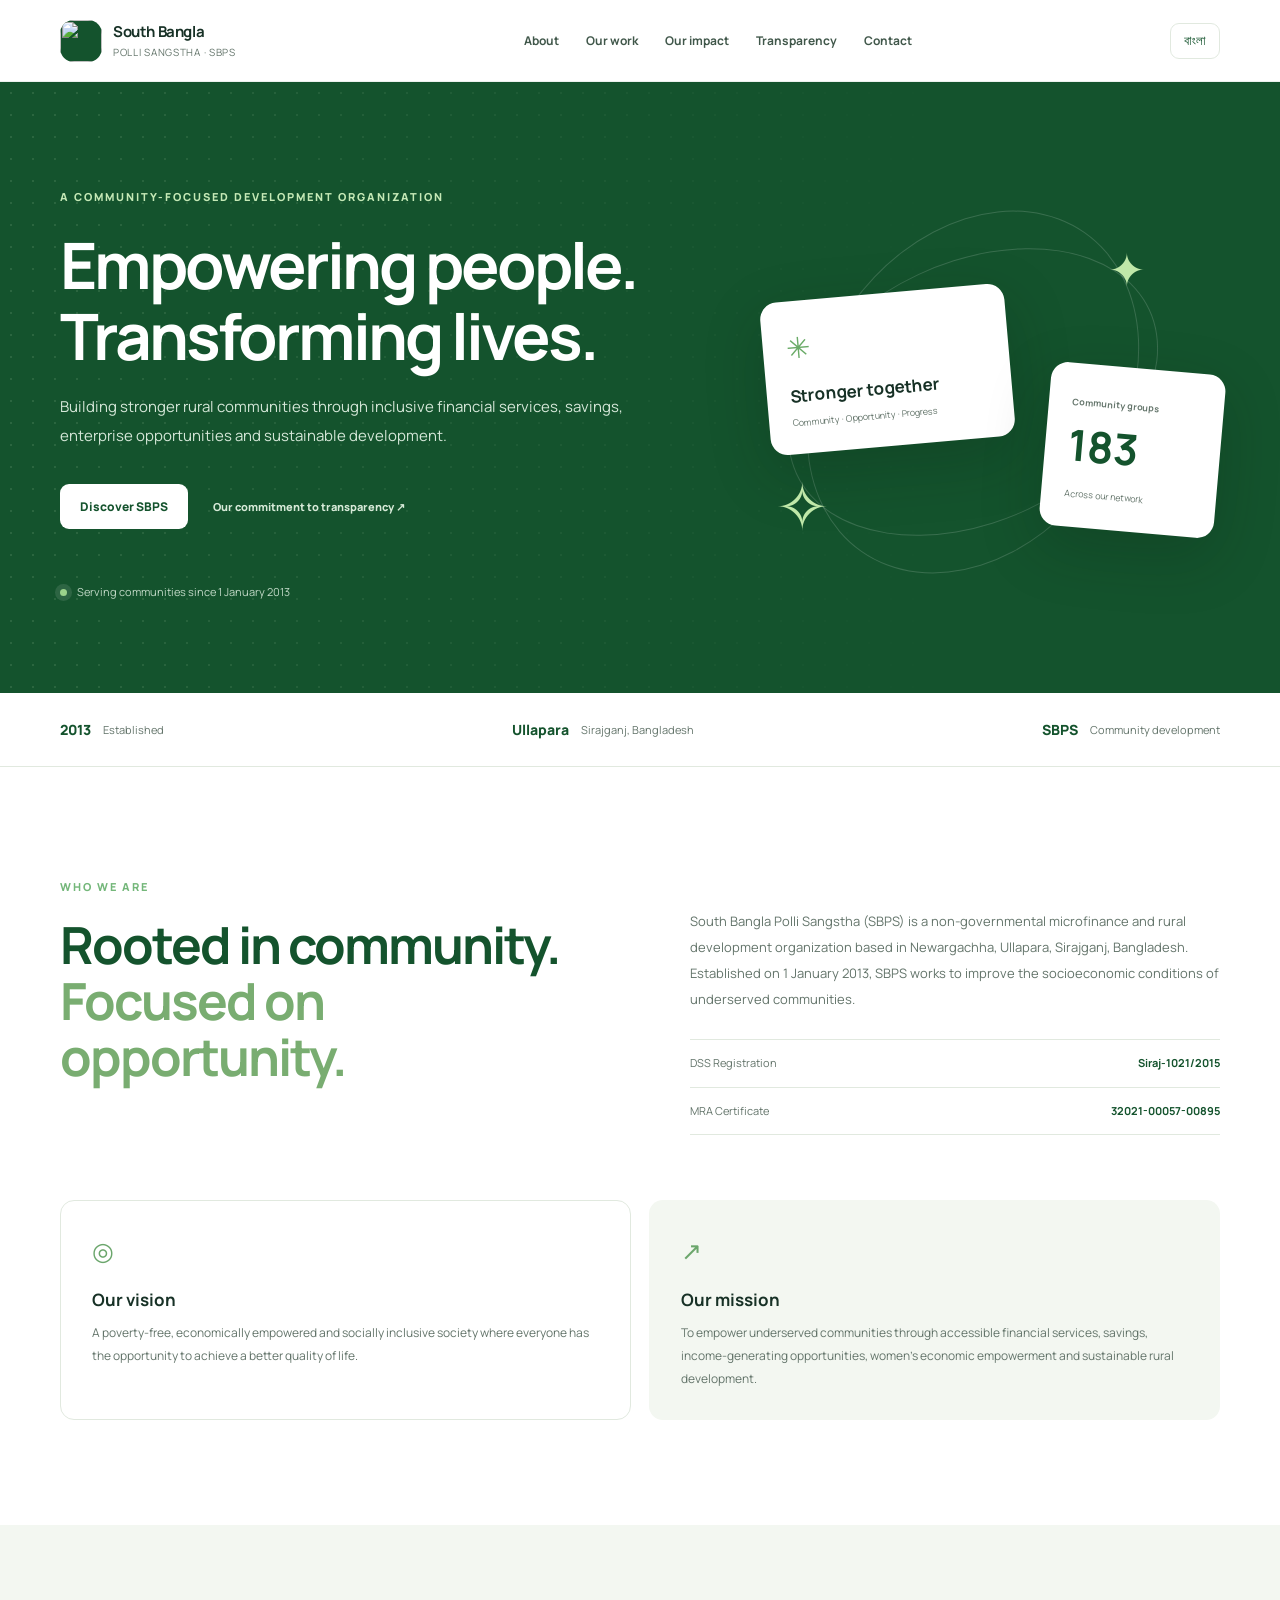
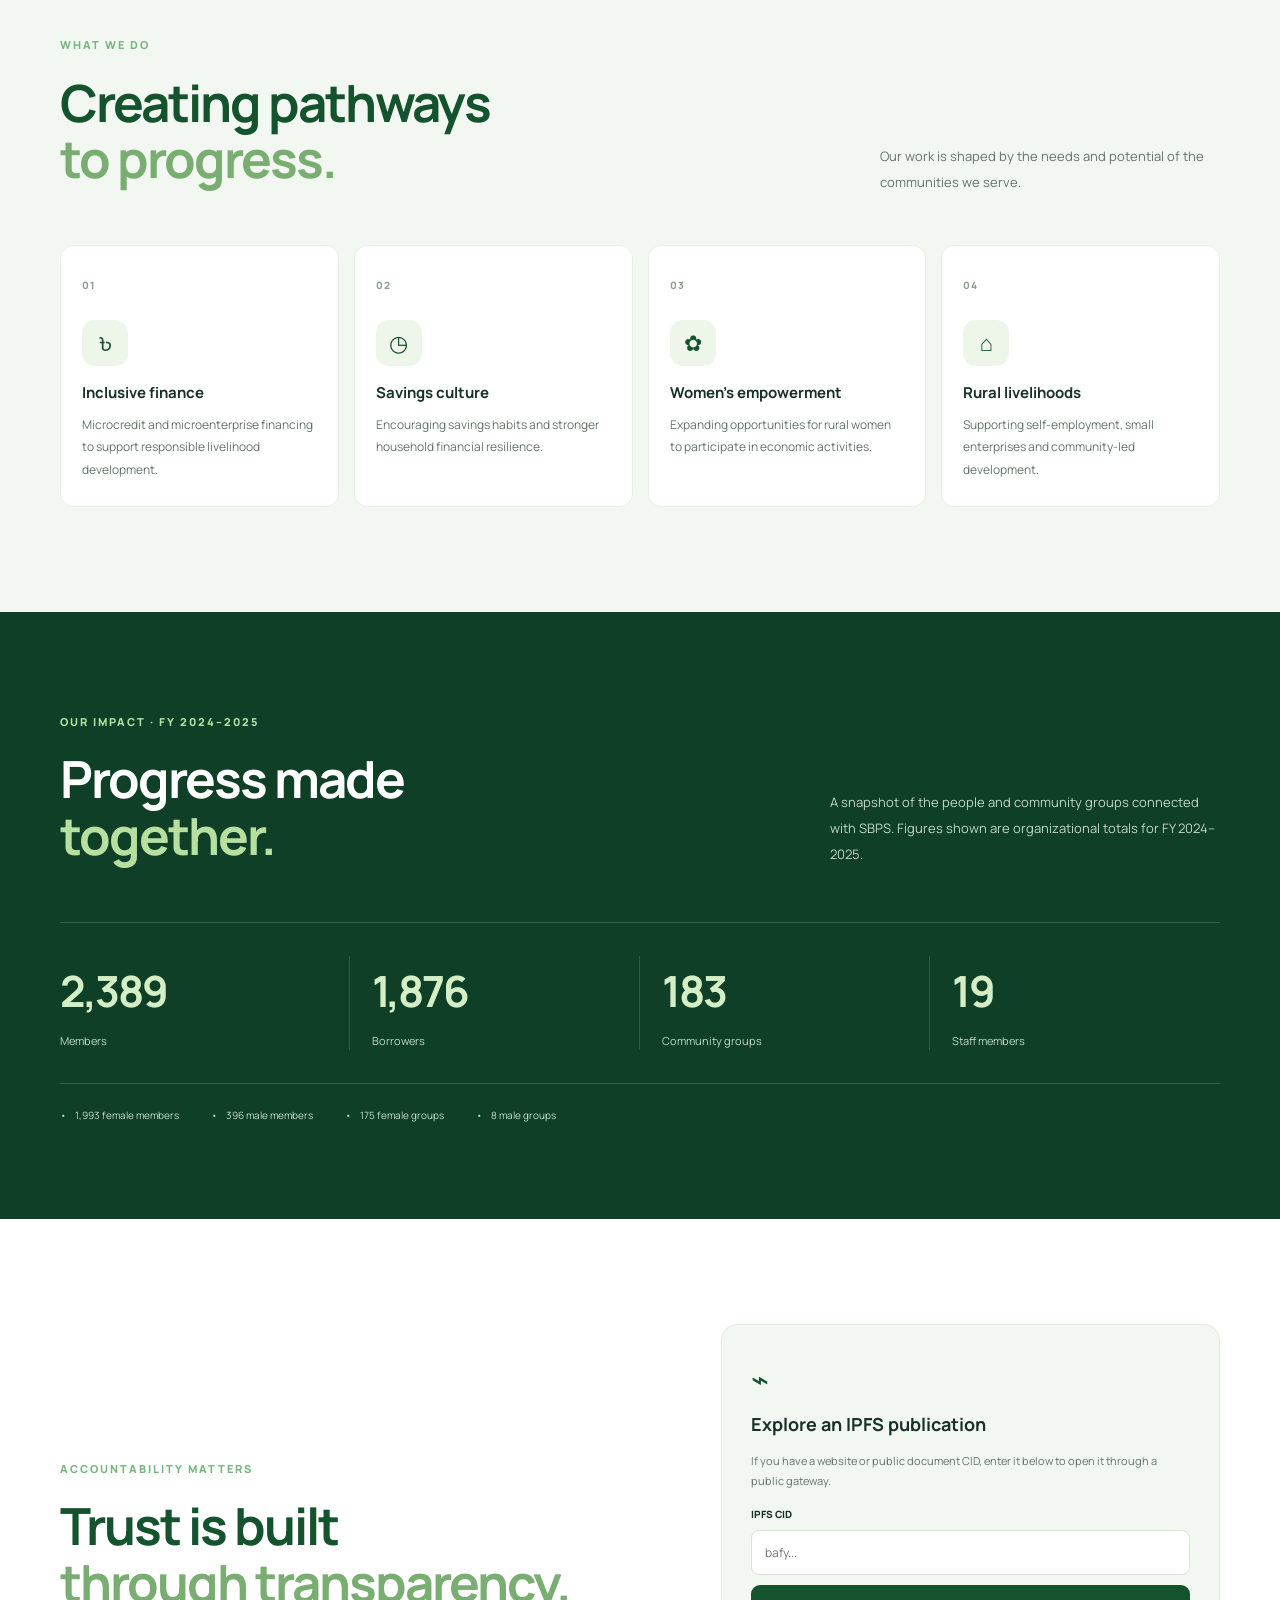
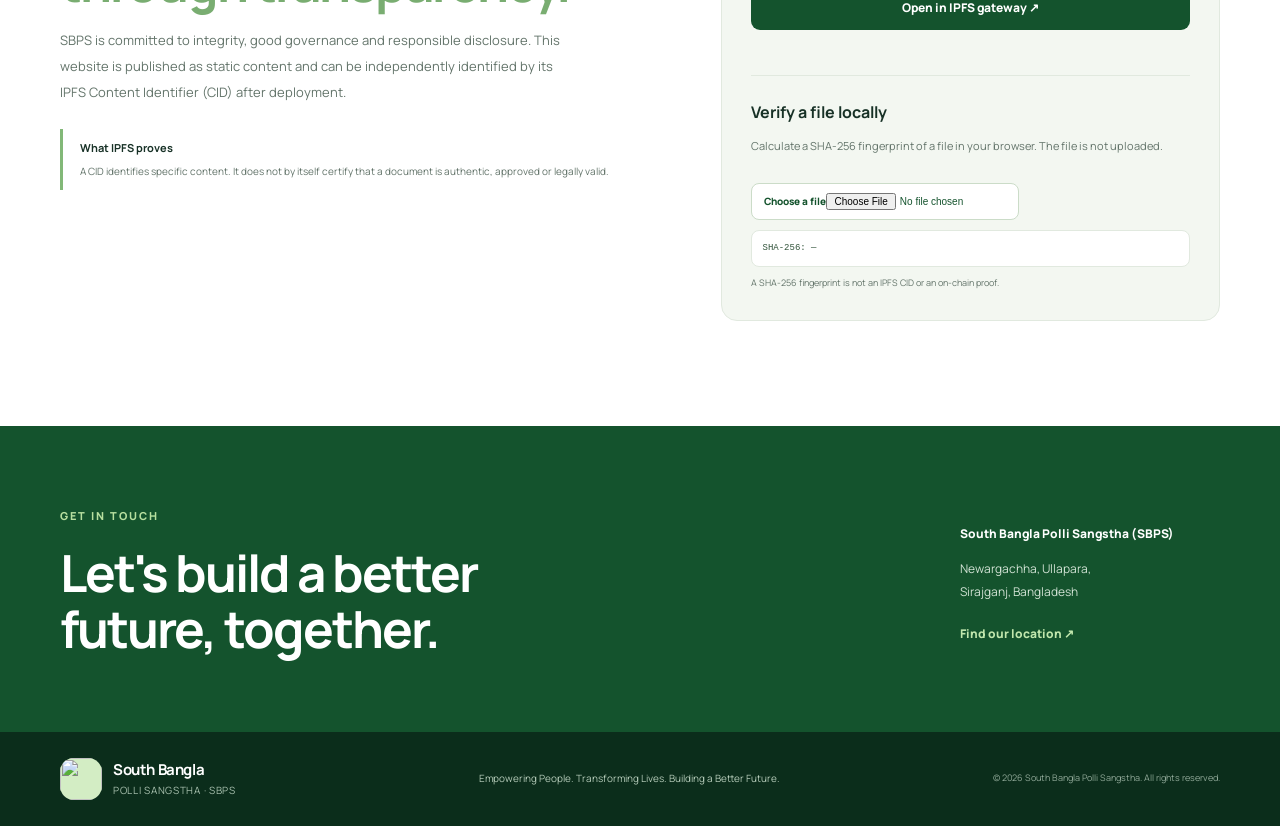
==== commit 573c3f95: "Add SBPS favicon and social sharing metadata" ====
--- a/site/index.html
+++ b/site/index.html
@@ -5,6 +5,14 @@
   <meta name="viewport" content="width=device-width, initial-scale=1">
   <meta name="theme-color" content="#14532d">
   <meta name="description" content="South Bangla Polli Sangstha (SBPS) — empowering communities through inclusive financial services and sustainable rural development in Bangladesh.">
+  <meta property="og:type" content="website">
+  <meta property="og:title" content="South Bangla Polli Sangstha | SBPS">
+  <meta property="og:description" content="Empowering communities through inclusive financial services and sustainable rural development in Bangladesh.">
+  <meta property="og:image" content="https://avatars.githubusercontent.com/u/361487274?v=4">
+  <meta name="twitter:card" content="summary">
+  <meta name="twitter:title" content="South Bangla Polli Sangstha | SBPS">
+  <meta name="twitter:description" content="Empowering communities through inclusive financial services and sustainable rural development in Bangladesh.">
+  <link rel="icon" type="image/png" href="https://avatars.githubusercontent.com/u/361487274?v=4">
   <title>South Bangla Polli Sangstha | SBPS</title>
   <link rel="preconnect" href="https://fonts.googleapis.com">
   <link rel="preconnect" href="https://fonts.gstatic.com" crossorigin>
--- a/site/styles.css
+++ b/site/styles.css
@@ -1,4 +1,4 @@
-:root{--green:#14532d;--green2:#166534;--lime:#b7e4a1;--ink:#173126;--muted:#63746a;--paper:#fff;--soft:#f3f7f1;--line:#e1e9df;--gold:#e9c77b}*{box-sizing:border-box}html{scroll-behavior:smooth;scroll-padding-top:88px}body{margin:0;color:var(--ink);background:var(--paper);font-family:Manrope,"Hind Siliguri",sans-serif;line-height:1.65}body.bn{font-family:"Hind Siliguri",Manrope,sans-serif}a{color:inherit;text-decoration:none}.container{width:min(1160px,calc(100% - 48px));margin-inline:auto}.skip-link{position:absolute;left:-999px;top:8px;background:#fff;padding:10px;z-index:100}.skip-link:focus{left:8px}.site-header{height:82px;position:sticky;top:0;z-index:20;background:rgba(255,255,255,.95);backdrop-filter:blur(12px);border-bottom:1px solid rgba(20,83,45,.08)}.nav-wrap{height:100%;display:flex;align-items:center;justify-content:space-between;gap:24px}.brand{display:flex;align-items:center;gap:11px;min-width:205px}.brand-mark{width:42px;height:42px;border-radius:14px;background:var(--green);color:#fff;display:grid;place-items:center;font-size:15px;font-weight:800;letter-spacing:-1px}.brand-copy{display:grid;line-height:1.25}.brand-copy strong{font-size:15px;letter-spacing:-.4px}.brand-copy small{font-size:10px;color:var(--muted);letter-spacing:.7px;text-transform:uppercase;margin-top:4px}.main-nav{display:flex;align-items:center;gap:27px}.main-nav a{font-size:12px;font-weight:700;color:#40574a;transition:color .2s}.main-nav a:hover,.text-link:hover{color:#4b9b58}.language-toggle,.menu-toggle{border:1px solid var(--line);background:white;color:var(--green);border-radius:9px;padding:9px 13px;font:700 12px inherit;cursor:pointer}.menu-toggle{display:none}.hero{position:relative;overflow:hidden;background:var(--green);color:#fff;padding:100px 0 92px}.hero-pattern{position:absolute;inset:0;opacity:.12;background-image:radial-gradient(#d6f3c9 1px,transparent 1px);background-size:22px 22px;mask-image:linear-gradient(90deg,black,transparent 75%)}.hero-grid{position:relative;display:grid;grid-template-columns:1.1fr .9fr;align-items:center;gap:60px}.eyebrow,.section-kicker{display:inline-block;color:#74b77a;font-size:11px;text-transform:uppercase;letter-spacing:2px;font-weight:800}.hero .eyebrow{color:#c5e9b6}.hero h1,.section h2,.impact-section h2,.contact-section h2{font-size:clamp(42px,5vw,66px);line-height:1.1;letter-spacing:-3px;margin:22px 0}.hero h1{max-width:640px}.hero-copy>p{max-width:570px;color:#d5e7d8;font-size:15px;line-height:1.9}.hero-actions{display:flex;align-items:center;gap:25px;margin-top:34px;flex-wrap:wrap}.button{display:inline-flex;align-items:center;justify-content:center;border:0;border-radius:9px;padding:14px 20px;font:800 12px Manrope,sans-serif;cursor:pointer;transition:transform .2s,background .2s}.button:hover{transform:translateY(-2px)}.button-light{background:#fff;color:var(--green)}.button-green{background:var(--green);color:#fff;width:100%;margin-top:10px}.text-link{font-size:11px;font-weight:800;color:#d7ead8}.hero-meta{display:flex;align-items:center;gap:10px;margin-top:54px;font-size:11px;color:#c2d9c7}.meta-dot{width:7px;height:7px;background:#9bd28b;border-radius:50%;box-shadow:0 0 0 5px #ffffff1b}.hero-art{height:380px;position:relative;display:grid;place-items:center}.art-orbit{position:absolute;border:1px solid #ffffff28;border-radius:50%;transform:rotate(-25deg)}.orbit-one{width:390px;height:260px}.orbit-two{width:300px;height:390px;transform:rotate(35deg)}.art-card{position:absolute;background:#fff;color:var(--ink);border-radius:17px;box-shadow:0 20px 60px #071e1238;padding:23px}.art-card-main{width:245px;min-height:150px;display:flex;flex-direction:column;justify-content:center;left:8%;top:24%;transform:rotate(-5deg)}.art-icon{font-size:29px;color:#6aab67;margin-bottom:10px}.art-card strong{font-size:17px}.art-card small{font-size:9px;color:var(--muted);margin-top:6px}.art-card-stat{width:175px;right:0;bottom:13%;transform:rotate(5deg)}.art-card-stat strong{display:block;font-size:43px;color:var(--green);line-height:1.2;margin:7px 0}.mini-label{font-size:9px;color:var(--muted);font-weight:700}.art-leaf{position:absolute;color:#c0e8a9;font-size:45px}.leaf-one{top:8%;right:15%}.leaf-two{bottom:6%;left:10%;font-size:65px}.trust-strip{border-bottom:1px solid var(--line)}.trust-inner{display:flex;justify-content:space-between;gap:24px;padding:25px 0}.trust-inner>div{display:flex;align-items:center;gap:12px;color:var(--muted);font-size:11px}.trust-number{font-size:14px;font-weight:800;color:var(--green)}.section{padding:105px 0}.two-col{display:grid;grid-template-columns:1fr 1fr;gap:100px;align-items:start}.section h2,.impact-section h2,.contact-section h2{font-size:clamp(36px,4vw,52px);letter-spacing:-2px;color:var(--green);margin:17px 0}.section h2 em,.impact-section h2 em,.contact-section h2 em{font-style:normal;color:#79ad71}.section-copy{padding-top:23px}.section-copy>p,.section-heading>p,.impact-heading>p,.transparency-copy>p{font-size:13px;color:var(--muted);line-height:2}.registration-list{border-top:1px solid var(--line);margin-top:27px}.registration-list div{display:flex;justify-content:space-between;gap:12px;padding:14px 0;border-bottom:1px solid var(--line);font-size:11px}.registration-list span{color:var(--muted)}.registration-list strong{font-size:11px;color:var(--green)}.mission-grid{display:grid;grid-template-columns:1fr 1fr;gap:18px;margin-top:65px}.mission-card{border:1px solid var(--line);border-radius:14px;padding:29px 31px}.mission-featured{background:var(--soft);border-color:transparent}.card-symbol{font-size:25px;color:#6ba66c}.mission-card h3,.program-card h3{font-size:17px;margin:15px 0 8px}.mission-card p,.program-card p{font-size:12px;color:var(--muted);line-height:1.9;margin:0}.section-soft{background:var(--soft)}.section-heading,.impact-heading{display:flex;justify-content:space-between;align-items:end;gap:60px;margin-bottom:42px}.section-heading>p{max-width:340px;margin-bottom:8px}.program-grid{display:grid;grid-template-columns:repeat(4,1fr);gap:15px}.program-card{background:#fff;border:1px solid #e9efe7;border-radius:13px;padding:24px 21px;min-height:250px;position:relative}.program-no{font-size:10px;color:#8ba18d;font-weight:800;letter-spacing:1px}.program-icon{width:46px;height:46px;border-radius:13px;background:#edf6e9;color:var(--green);display:grid;place-items:center;font-size:22px;margin-top:23px}.program-card h3{font-size:15px}.impact-section{background:#103f27;color:#fff;padding:95px 0}.section-kicker-light{color:#b7df9f}.impact-section h2{color:#fff}.impact-section h2 em{color:#b7df9f}.impact-heading>p{color:#c0d6c6;max-width:390px}.stats-grid{display:grid;grid-template-columns:repeat(4,1fr);border-top:1px solid #ffffff2b;border-bottom:1px solid #ffffff2b;padding:33px 0}.stat{display:grid;gap:5px;padding:0 22px;border-right:1px solid #ffffff24}.stat:first-child{padding-left:0}.stat:last-child{border:0}.stat strong{font-size:clamp(30px,4vw,43px);letter-spacing:-2px;color:#d4efc5}.stat span{font-size:11px;color:#c2d9c7}.impact-detail{display:flex;flex-wrap:wrap;gap:12px 32px;margin-top:23px;color:#c7dccb;font-size:10px}.impact-detail span:before{content:"•";color:#b5dd9e;margin-right:8px}.transparency-panel{display:grid;grid-template-columns:1fr .85fr;gap:75px;align-items:center}.transparency-copy>p{max-width:520px}.transparency-note{display:grid;gap:5px;border-left:3px solid #82b878;padding:10px 0 10px 17px;margin-top:24px}.transparency-note strong{font-size:11px}.transparency-note span{font-size:10px;color:var(--muted);line-height:1.8}.verify-card{background:var(--soft);border:1px solid var(--line);border-radius:16px;padding:29px}.verify-icon{font-size:30px;color:var(--green)}.verify-card h3{font-size:18px;margin:7px 0}.verify-card p{font-size:11px;color:var(--muted);line-height:1.8}.verify-card label{display:block;font-size:10px;font-weight:800;margin-top:16px}.verify-card input[type=text]{width:100%;border:1px solid #d8e4d5;background:#fff;padding:13px;border-radius:8px;margin-top:7px;font:12px Manrope,sans-serif}.verify-card input:focus{outline:2px solid #9bc98c;outline-offset:1px}.form-message{min-height:15px;margin:7px 0 0!important}.verify-divider{height:1px;background:var(--line);margin:23px 0}.file-picker{display:inline-flex!important;border:1px solid #cbdcc8;background:#fff;color:var(--green);border-radius:8px;padding:9px 12px;cursor:pointer}.file-picker input{max-width:180px;font-size:10px}.hash-output{display:block;overflow-wrap:anywhere;white-space:normal;background:#fff;border:1px solid var(--line);border-radius:8px;padding:10px;margin-top:10px;font-size:9px;color:#31533a}.privacy-note{display:block;color:var(--muted);font-size:9px;margin-top:9px}.contact-section{background:var(--green);color:#fff;padding:75px 0}.contact-inner{display:flex;justify-content:space-between;align-items:center;gap:60px}.contact-section h2{color:#fff;margin-bottom:0}.contact-details{min-width:260px;color:#d1e2d4;font-size:12px;line-height:1.9}.contact-details p:first-child{font-weight:800;color:#fff}.contact-details a{display:inline-block;color:#c1e7ad;font-weight:800;margin-top:8px}.site-footer{background:#0b2d1b;color:#c0d1c4;padding:26px 0}.footer-inner{display:flex;align-items:center;justify-content:space-between;gap:20px}.footer-brand .brand-mark{background:#d3edc4;color:var(--green)}.footer-brand .brand-copy strong{color:#fff}.footer-brand .brand-copy small{color:#a9c1af}.footer-inner>p{font-size:10px;color:#b5cbb9}.footer-inner>small{font-size:9px;color:#91a999}.bn h1,.bn h2,.bn h3,.bn p,.bn a,.bn button,.bn label,.bn span,.bn small,.bn strong{letter-spacing:normal}.bn .hero h1,.bn .section h2,.bn .impact-section h2,.bn .contact-section h2{line-height:1.35;letter-spacing:0}.bn .hero-copy>p,.bn .section-copy>p,.bn .section-heading>p,.bn .impact-heading>p{line-height:1.9}
+:root{--green:#14532d;--green2:#166534;--lime:#b7e4a1;--ink:#173126;--muted:#63746a;--paper:#fff;--soft:#f3f7f1;--line:#e1e9df;--gold:#e9c77b}*{box-sizing:border-box}html{scroll-behavior:smooth;scroll-padding-top:88px}body{margin:0;color:var(--ink);background:var(--paper);font-family:Manrope,"Hind Siliguri",sans-serif;line-height:1.65}body.bn{font-family:"Hind Siliguri",Manrope,sans-serif}a{color:inherit;text-decoration:none}.container{width:min(1160px,calc(100% - 48px));margin-inline:auto}.skip-link{position:absolute;left:-999px;top:8px;background:#fff;padding:10px;z-index:100}.skip-link:focus{left:8px}.site-header{height:82px;position:sticky;top:0;z-index:20;background:rgba(255,255,255,.95);backdrop-filter:blur(12px);border-bottom:1px solid rgba(20,83,45,.08)}.nav-wrap{height:100%;display:flex;align-items:center;justify-content:space-between;gap:24px}.brand{display:flex;align-items:center;gap:11px;min-width:205px}.brand-mark{width:42px;height:42px;border-radius:14px;background:var(--green);color:#fff;display:grid;place-items:center;font-size:15px;font-weight:800;letter-spacing:-1px}.brand-photo{width:100%;height:100%;object-fit:cover;border-radius:inherit;display:block}.brand-copy{display:grid;line-height:1.25}.brand-copy strong{font-size:15px;letter-spacing:-.4px}.brand-copy small{font-size:10px;color:var(--muted);letter-spacing:.7px;text-transform:uppercase;margin-top:4px}.main-nav{display:flex;align-items:center;gap:27px}.main-nav a{font-size:12px;font-weight:700;color:#40574a;transition:color .2s}.main-nav a:hover,.text-link:hover{color:#4b9b58}.language-toggle,.menu-toggle{border:1px solid var(--line);background:white;color:var(--green);border-radius:9px;padding:9px 13px;font:700 12px inherit;cursor:pointer}.menu-toggle{display:none}.hero{position:relative;overflow:hidden;background:var(--green);color:#fff;padding:100px 0 92px}.hero-pattern{position:absolute;inset:0;opacity:.12;background-image:radial-gradient(#d6f3c9 1px,transparent 1px);background-size:22px 22px;mask-image:linear-gradient(90deg,black,transparent 75%)}.hero-grid{position:relative;display:grid;grid-template-columns:1.1fr .9fr;align-items:center;gap:60px}.eyebrow,.section-kicker{display:inline-block;color:#74b77a;font-size:11px;text-transform:uppercase;letter-spacing:2px;font-weight:800}.hero .eyebrow{color:#c5e9b6}.hero h1,.section h2,.impact-section h2,.contact-section h2{font-size:clamp(42px,5vw,66px);line-height:1.1;letter-spacing:-3px;margin:22px 0}.hero h1{max-width:640px}.hero-copy>p{max-width:570px;color:#d5e7d8;font-size:15px;line-height:1.9}.hero-actions{display:flex;align-items:center;gap:25px;margin-top:34px;flex-wrap:wrap}.button{display:inline-flex;align-items:center;justify-content:center;border:0;border-radius:9px;padding:14px 20px;font:800 12px Manrope,sans-serif;cursor:pointer;transition:transform .2s,background .2s}.button:hover{transform:translateY(-2px)}.button-light{background:#fff;color:var(--green)}.button-green{background:var(--green);color:#fff;width:100%;margin-top:10px}.text-link{font-size:11px;font-weight:800;color:#d7ead8}.hero-meta{display:flex;align-items:center;gap:10px;margin-top:54px;font-size:11px;color:#c2d9c7}.meta-dot{width:7px;height:7px;background:#9bd28b;border-radius:50%;box-shadow:0 0 0 5px #ffffff1b}.hero-art{height:380px;position:relative;display:grid;place-items:center}.art-orbit{position:absolute;border:1px solid #ffffff28;border-radius:50%;transform:rotate(-25deg)}.orbit-one{width:390px;height:260px}.orbit-two{width:300px;height:390px;transform:rotate(35deg)}.art-card{position:absolute;background:#fff;color:var(--ink);border-radius:17px;box-shadow:0 20px 60px #071e1238;padding:23px}.art-card-main{width:245px;min-height:150px;display:flex;flex-direction:column;justify-content:center;left:8%;top:24%;transform:rotate(-5deg)}.art-icon{font-size:29px;color:#6aab67;margin-bottom:10px}.art-card strong{font-size:17px}.art-card small{font-size:9px;color:var(--muted);margin-top:6px}.art-card-stat{width:175px;right:0;bottom:13%;transform:rotate(5deg)}.art-card-stat strong{display:block;font-size:43px;color:var(--green);line-height:1.2;margin:7px 0}.mini-label{font-size:9px;color:var(--muted);font-weight:700}.art-leaf{position:absolute;color:#c0e8a9;font-size:45px}.leaf-one{top:8%;right:15%}.leaf-two{bottom:6%;left:10%;font-size:65px}.trust-strip{border-bottom:1px solid var(--line)}.trust-inner{display:flex;justify-content:space-between;gap:24px;padding:25px 0}.trust-inner>div{display:flex;align-items:center;gap:12px;color:var(--muted);font-size:11px}.trust-number{font-size:14px;font-weight:800;color:var(--green)}.section{padding:105px 0}.two-col{display:grid;grid-template-columns:1fr 1fr;gap:100px;align-items:start}.section h2,.impact-section h2,.contact-section h2{font-size:clamp(36px,4vw,52px);letter-spacing:-2px;color:var(--green);margin:17px 0}.section h2 em,.impact-section h2 em,.contact-section h2 em{font-style:normal;color:#79ad71}.section-copy{padding-top:23px}.section-copy>p,.section-heading>p,.impact-heading>p,.transparency-copy>p{font-size:13px;color:var(--muted);line-height:2}.registration-list{border-top:1px solid var(--line);margin-top:27px}.registration-list div{display:flex;justify-content:space-between;gap:12px;padding:14px 0;border-bottom:1px solid var(--line);font-size:11px}.registration-list span{color:var(--muted)}.registration-list strong{font-size:11px;color:var(--green)}.mission-grid{display:grid;grid-template-columns:1fr 1fr;gap:18px;margin-top:65px}.mission-card{border:1px solid var(--line);border-radius:14px;padding:29px 31px}.mission-featured{background:var(--soft);border-color:transparent}.card-symbol{font-size:25px;color:#6ba66c}.mission-card h3,.program-card h3{font-size:17px;margin:15px 0 8px}.mission-card p,.program-card p{font-size:12px;color:var(--muted);line-height:1.9;margin:0}.section-soft{background:var(--soft)}.section-heading,.impact-heading{display:flex;justify-content:space-between;align-items:end;gap:60px;margin-bottom:42px}.section-heading>p{max-width:340px;margin-bottom:8px}.program-grid{display:grid;grid-template-columns:repeat(4,1fr);gap:15px}.program-card{background:#fff;border:1px solid #e9efe7;border-radius:13px;padding:24px 21px;min-height:250px;position:relative}.program-no{font-size:10px;color:#8ba18d;font-weight:800;letter-spacing:1px}.program-icon{width:46px;height:46px;border-radius:13px;background:#edf6e9;color:var(--green);display:grid;place-items:center;font-size:22px;margin-top:23px}.program-card h3{font-size:15px}.impact-section{background:#103f27;color:#fff;padding:95px 0}.section-kicker-light{color:#b7df9f}.impact-section h2{color:#fff}.impact-section h2 em{color:#b7df9f}.impact-heading>p{color:#c0d6c6;max-width:390px}.stats-grid{display:grid;grid-template-columns:repeat(4,1fr);border-top:1px solid #ffffff2b;border-bottom:1px solid #ffffff2b;padding:33px 0}.stat{display:grid;gap:5px;padding:0 22px;border-right:1px solid #ffffff24}.stat:first-child{padding-left:0}.stat:last-child{border:0}.stat strong{font-size:clamp(30px,4vw,43px);letter-spacing:-2px;color:#d4efc5}.stat span{font-size:11px;color:#c2d9c7}.impact-detail{display:flex;flex-wrap:wrap;gap:12px 32px;margin-top:23px;color:#c7dccb;font-size:10px}.impact-detail span:before{content:"•";color:#b5dd9e;margin-right:8px}.transparency-panel{display:grid;grid-template-columns:1fr .85fr;gap:75px;align-items:center}.transparency-copy>p{max-width:520px}.transparency-note{display:grid;gap:5px;border-left:3px solid #82b878;padding:10px 0 10px 17px;margin-top:24px}.transparency-note strong{font-size:11px}.transparency-note span{font-size:10px;color:var(--muted);line-height:1.8}.verify-card{background:var(--soft);border:1px solid var(--line);border-radius:16px;padding:29px}.verify-icon{font-size:30px;color:var(--green)}.verify-card h3{font-size:18px;margin:7px 0}.verify-card p{font-size:11px;color:var(--muted);line-height:1.8}.verify-card label{display:block;font-size:10px;font-weight:800;margin-top:16px}.verify-card input[type=text]{width:100%;border:1px solid #d8e4d5;background:#fff;padding:13px;border-radius:8px;margin-top:7px;font:12px Manrope,sans-serif}.verify-card input:focus{outline:2px solid #9bc98c;outline-offset:1px}.form-message{min-height:15px;margin:7px 0 0!important}.verify-divider{height:1px;background:var(--line);margin:23px 0}.file-picker{display:inline-flex!important;border:1px solid #cbdcc8;background:#fff;color:var(--green);border-radius:8px;padding:9px 12px;cursor:pointer}.file-picker input{max-width:180px;font-size:10px}.hash-output{display:block;overflow-wrap:anywhere;white-space:normal;background:#fff;border:1px solid var(--line);border-radius:8px;padding:10px;margin-top:10px;font-size:9px;color:#31533a}.privacy-note{display:block;color:var(--muted);font-size:9px;margin-top:9px}.contact-section{background:var(--green);color:#fff;padding:75px 0}.contact-inner{display:flex;justify-content:space-between;align-items:center;gap:60px}.contact-section h2{color:#fff;margin-bottom:0}.contact-details{min-width:260px;color:#d1e2d4;font-size:12px;line-height:1.9}.contact-details p:first-child{font-weight:800;color:#fff}.contact-details a{display:inline-block;color:#c1e7ad;font-weight:800;margin-top:8px}.site-footer{background:#0b2d1b;color:#c0d1c4;padding:26px 0}.footer-inner{display:flex;align-items:center;justify-content:space-between;gap:20px}.footer-brand .brand-mark{background:#d3edc4;color:var(--green)}.footer-brand .brand-copy strong{color:#fff}.footer-brand .brand-copy small{color:#a9c1af}.footer-inner>p{font-size:10px;color:#b5cbb9}.footer-inner>small{font-size:9px;color:#91a999}.bn h1,.bn h2,.bn h3,.bn p,.bn a,.bn button,.bn label,.bn span,.bn small,.bn strong{letter-spacing:normal}.bn .hero h1,.bn .section h2,.bn .impact-section h2,.bn .contact-section h2{line-height:1.35;letter-spacing:0}.bn .hero-copy>p,.bn .section-copy>p,.bn .section-heading>p,.bn .impact-heading>p{line-height:1.9}
 @media(max-width:900px){.main-nav{gap:14px}.main-nav a{font-size:10px}.hero-grid{gap:20px}.hero-art{transform:scale(.88)}.two-col{gap:45px}.program-grid{grid-template-columns:repeat(2,1fr)}.transparency-panel{gap:35px}.footer-inner{flex-wrap:wrap}}
 @media(max-width:680px){.container{width:min(100% - 34px,540px)}.site-header{height:70px}.brand{min-width:0}.brand-mark{width:38px;height:38px}.menu-toggle{display:block;margin-left:auto}.main-nav{display:none;position:absolute;top:70px;left:0;right:0;background:#fff;padding:18px 24px 22px;border-bottom:1px solid var(--line);flex-direction:column;align-items:flex-start;gap:18px}.main-nav.open{display:flex}.main-nav a{font-size:12px}.language-toggle{padding:8px 10px}.hero{padding:70px 0 55px}.hero-grid{grid-template-columns:1fr;gap:12px}.hero h1{font-size:47px;letter-spacing:-2px}.hero-copy>p{font-size:13px}.hero-meta{margin-top:35px}.hero-art{height:280px;transform:scale(.82);transform-origin:top center;margin-bottom:-35px}.trust-inner{display:grid;grid-template-columns:1fr 1fr;gap:17px}.trust-inner>div{font-size:9px;gap:7px}.trust-number{font-size:12px}.section{padding:72px 0}.two-col,.mission-grid,.transparency-panel{grid-template-columns:1fr;gap:25px}.section h2,.impact-section h2,.contact-section h2{font-size:39px}.section-copy{padding-top:0}.mission-grid{margin-top:35px}.mission-card{padding:24px}.section-heading,.impact-heading{display:block}.section-heading>p,.impact-heading>p{margin-top:20px}.program-grid{gap:10px}.program-card{padding:17px;min-height:235px}.program-card h3{font-size:13px}.program-card p{font-size:10px}.program-icon{margin-top:18px;width:40px;height:40px}.impact-section{padding:72px 0}.stats-grid{grid-template-columns:1fr 1fr;row-gap:27px}.stat{padding:0 12px;border-right:0}.stat:nth-child(odd){padding-left:0;border-right:1px solid #ffffff24}.stat strong{font-size:34px}.impact-detail{gap:10px 18px}.verify-card{padding:22px}.contact-inner{display:block}.contact-details{margin-top:35px}.footer-inner{display:grid;grid-template-columns:1fr;gap:13px}.footer-inner>p{margin:0}.bn .hero h1{font-size:42px}}
 @media(prefers-reduced-motion:reduce){html{scroll-behavior:auto}*,*:before,*:after{transition:none!important}}
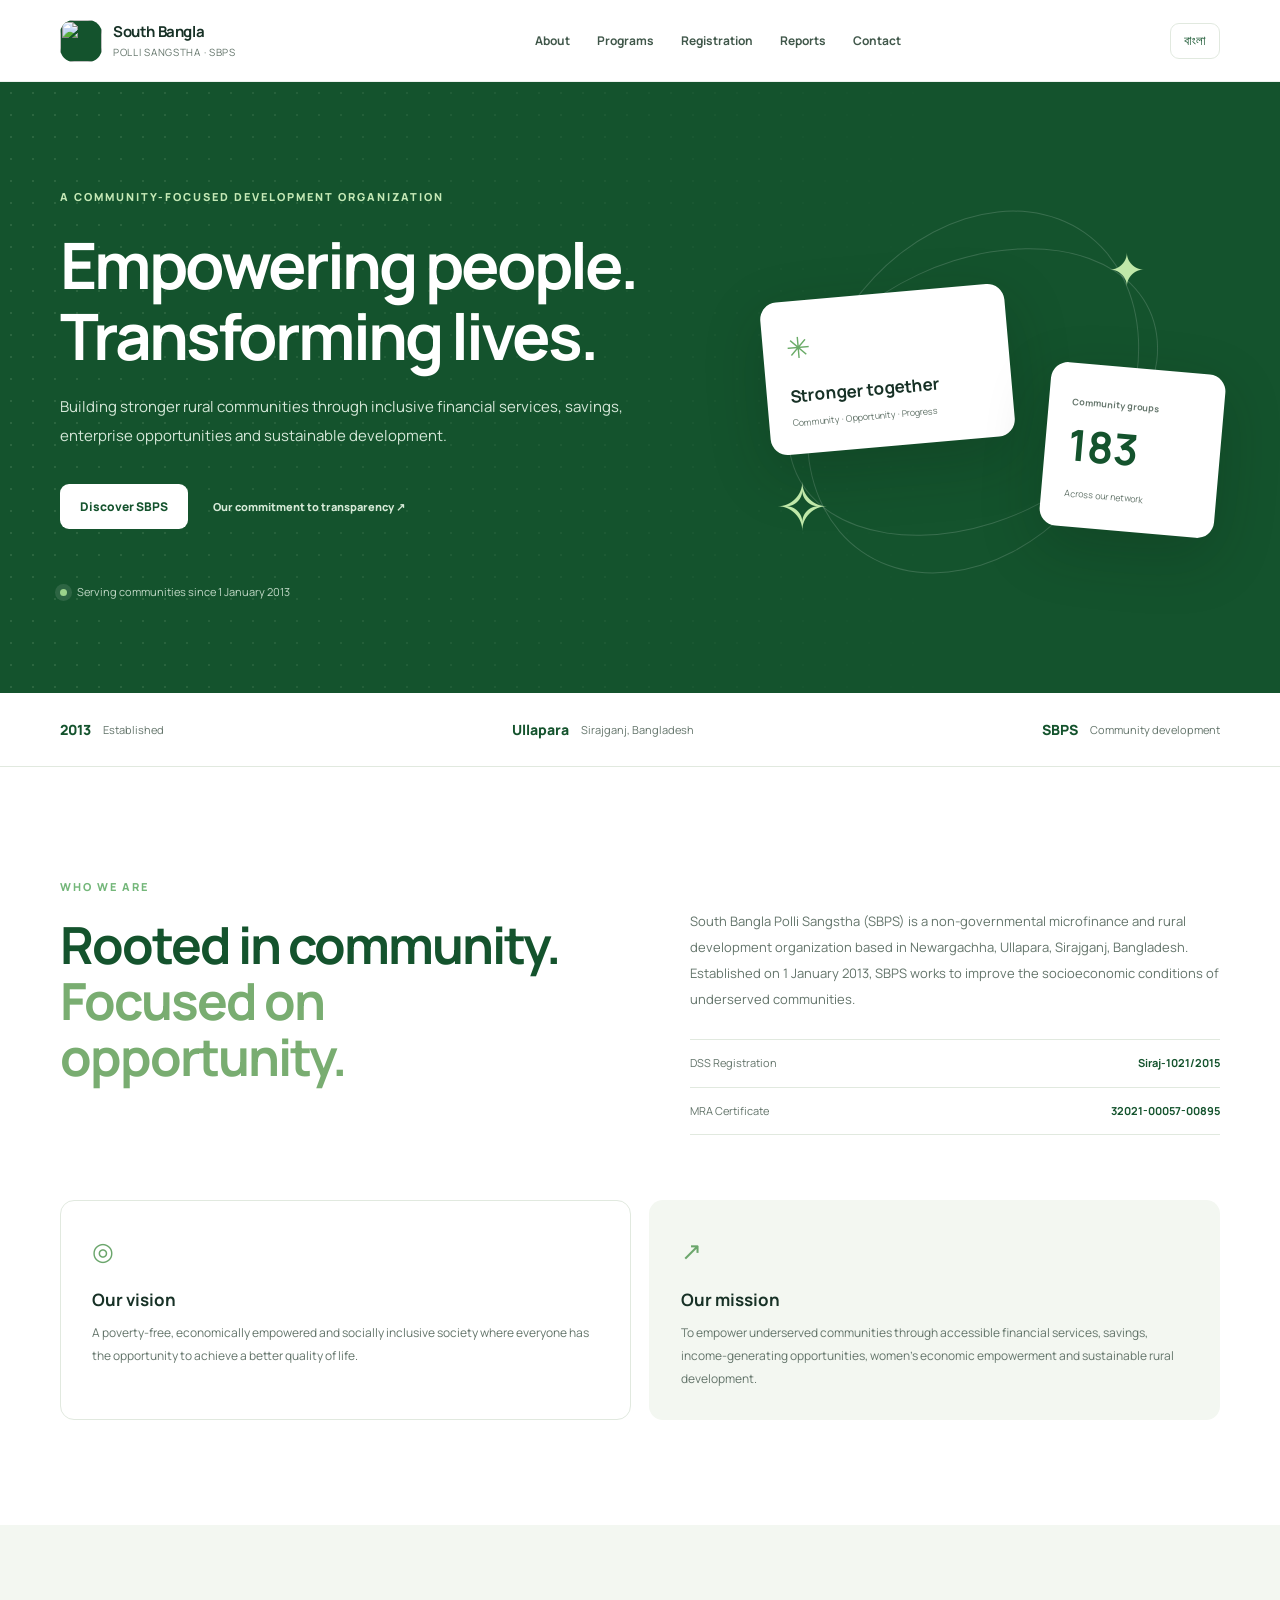
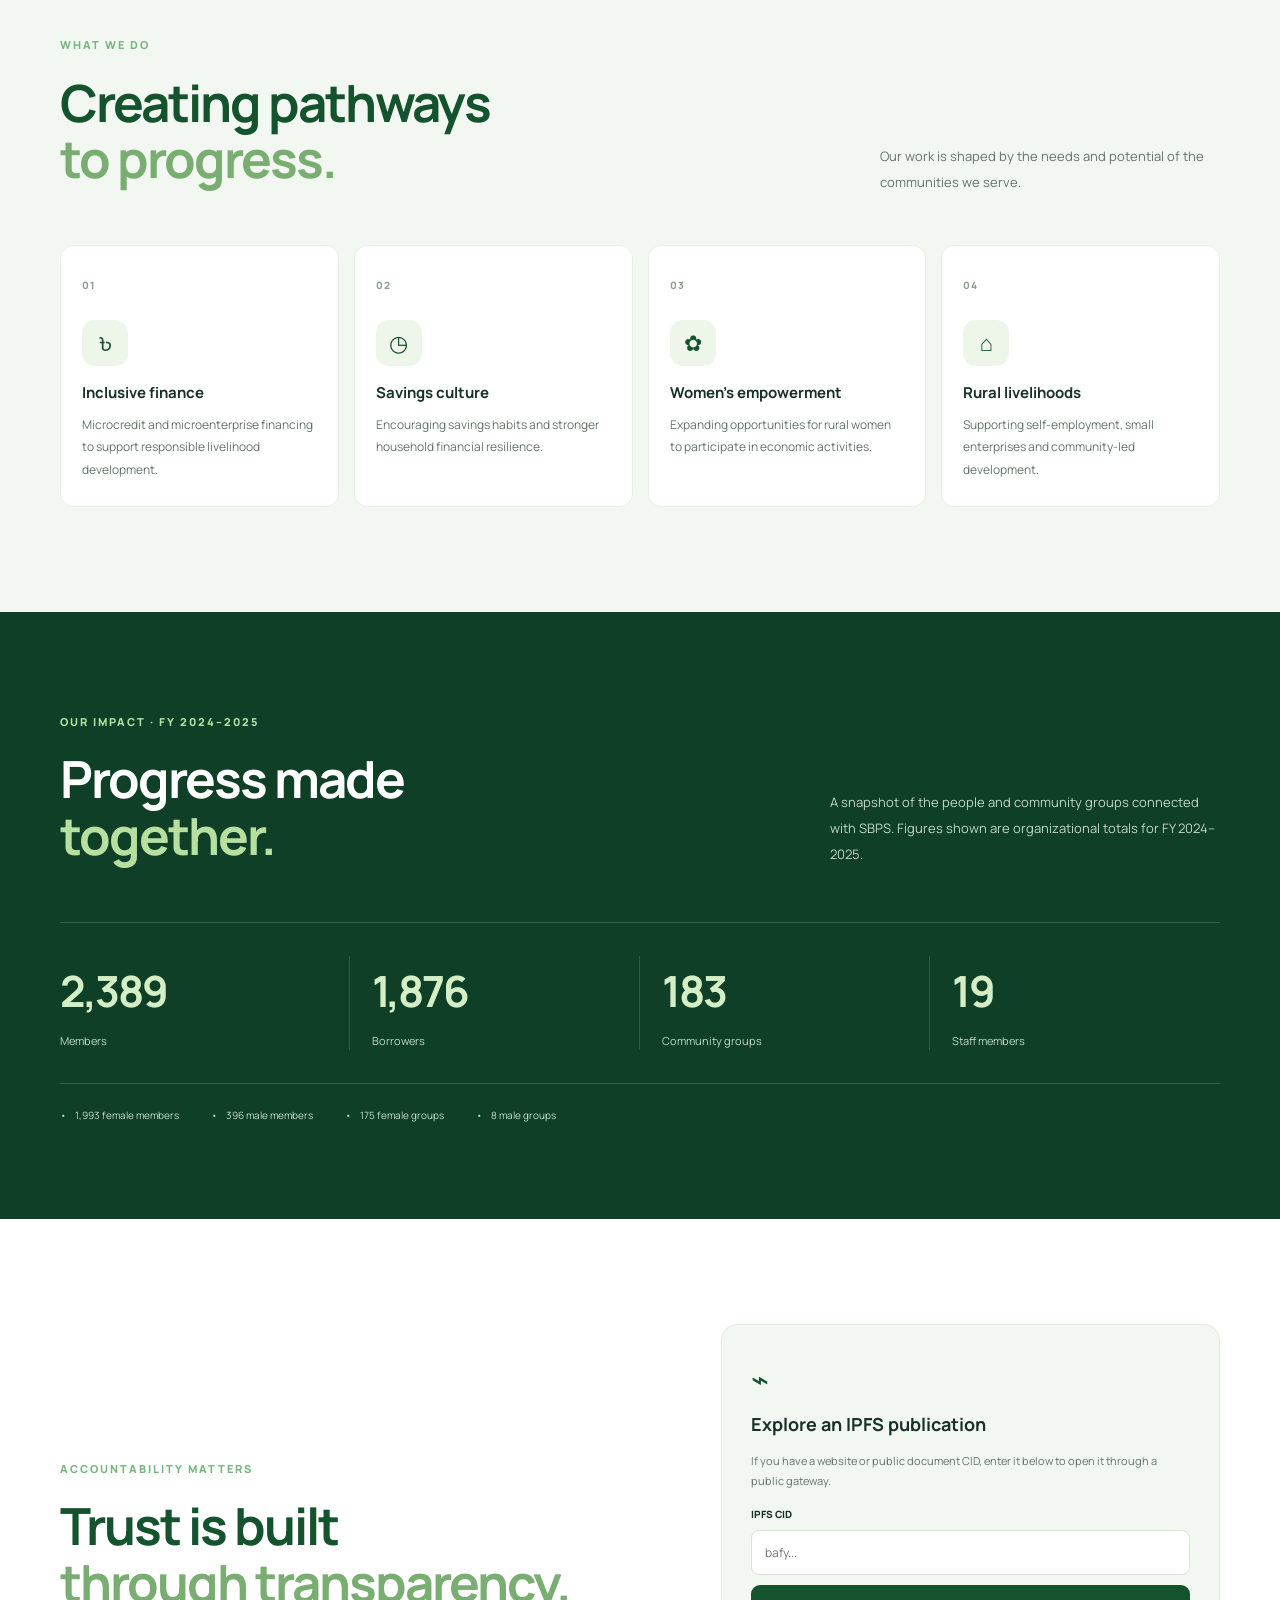
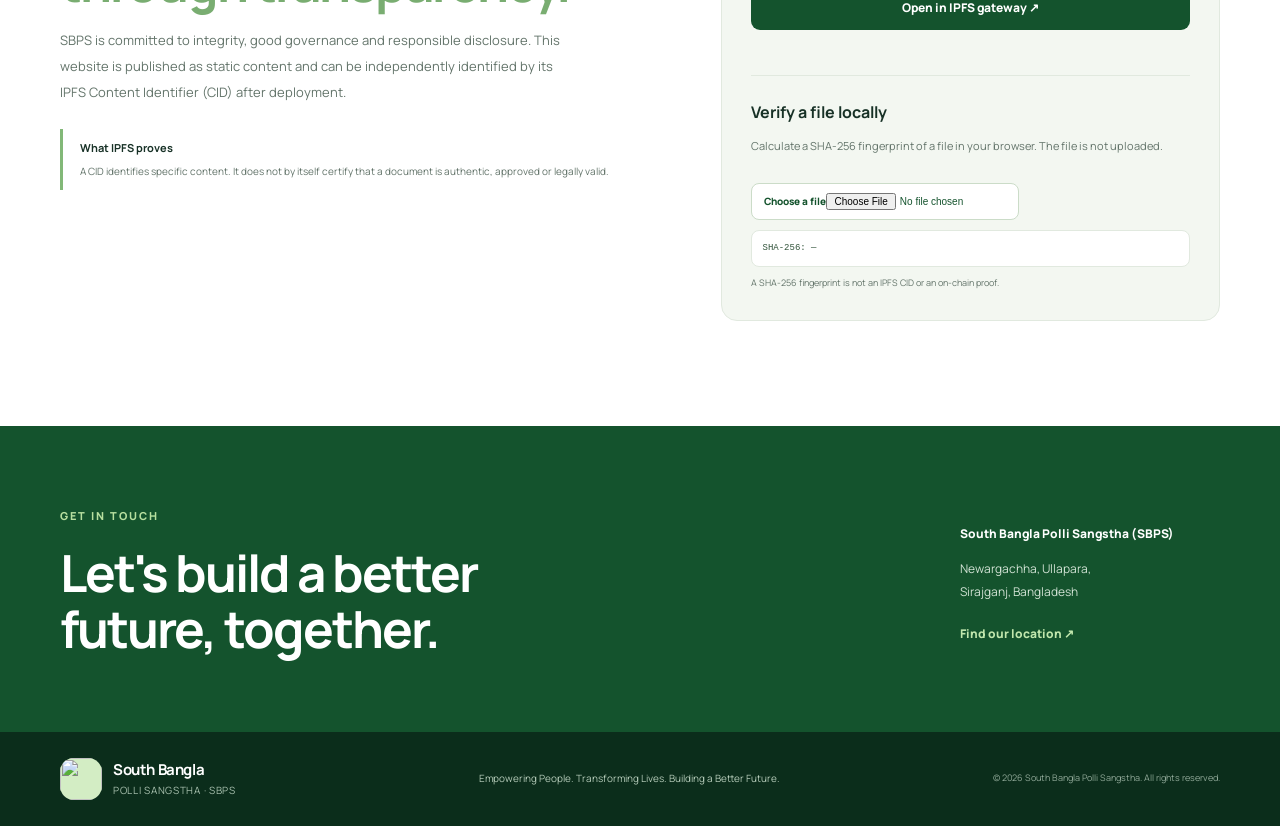
==== commit faceaa86: "Link homepage navigation to new SBPS pages" ====
--- a/site/index.html
+++ b/site/index.html
@@ -30,11 +30,11 @@
       </a>
       <button class="menu-toggle" id="menuToggle" aria-label="Open menu" aria-expanded="false">☰</button>
       <nav class="main-nav" id="mainNav" aria-label="Main navigation">
-        <a href="#about" data-en="About" data-bn="আমাদের সম্পর্কে">About</a>
-        <a href="#programs" data-en="Our work" data-bn="আমাদের কার্যক্রম">Our work</a>
-        <a href="#impact" data-en="Our impact" data-bn="আমাদের অর্জন">Our impact</a>
-        <a href="#transparency" data-en="Transparency" data-bn="স্বচ্ছতা">Transparency</a>
-        <a href="#contact" data-en="Contact" data-bn="যোগাযোগ">Contact</a>
+        <a href="about.html" data-en="About" data-bn="পরিচিতি">About</a>
+        <a href="programs.html" data-en="Programs" data-bn="কার্যক্রম">Programs</a>
+        <a href="registration.html" data-en="Registration" data-bn="নিবন্ধন">Registration</a>
+        <a href="reports.html" data-en="Reports" data-bn="প্রতিবেদন">Reports</a>
+        <a href="contact.html" data-en="Contact" data-bn="যোগাযোগ">Contact</a>
       </nav>
       <button class="language-toggle" id="languageToggle" type="button" aria-label="Switch language">বাংলা</button>
     </div>
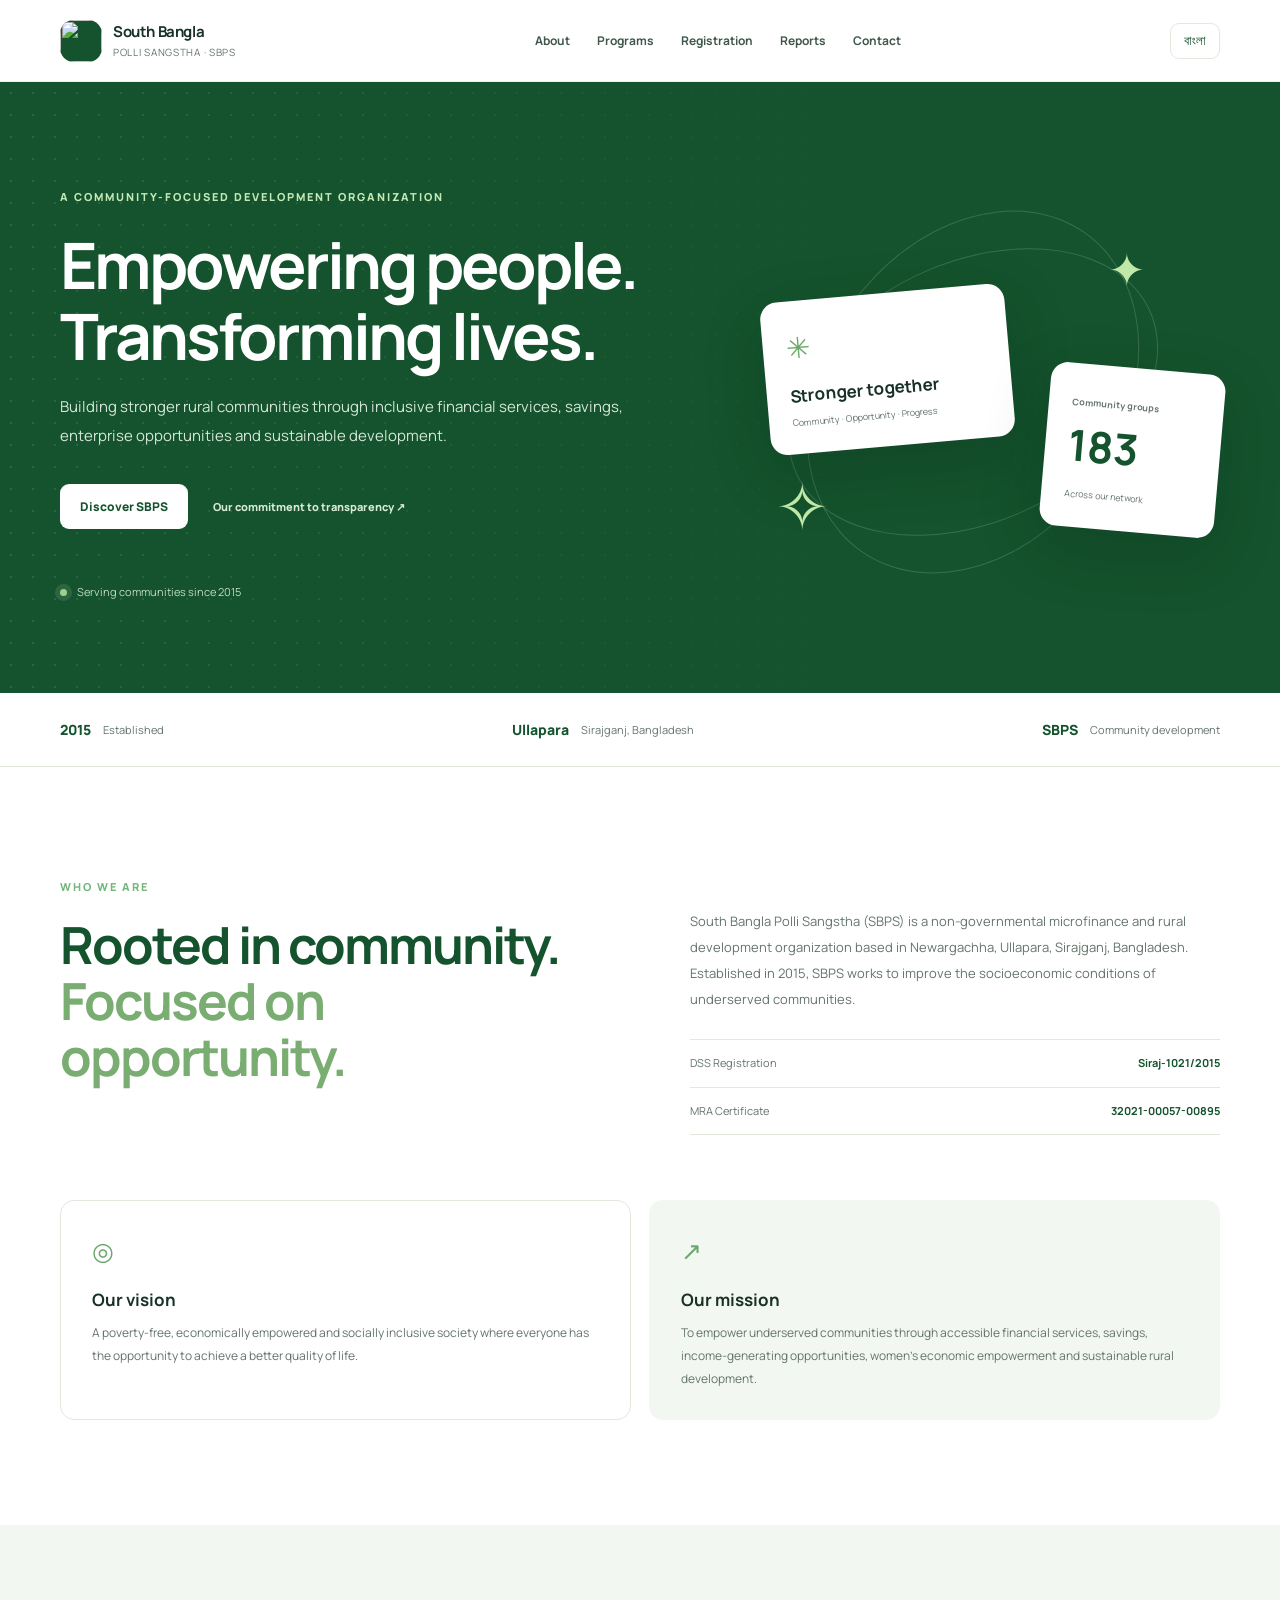
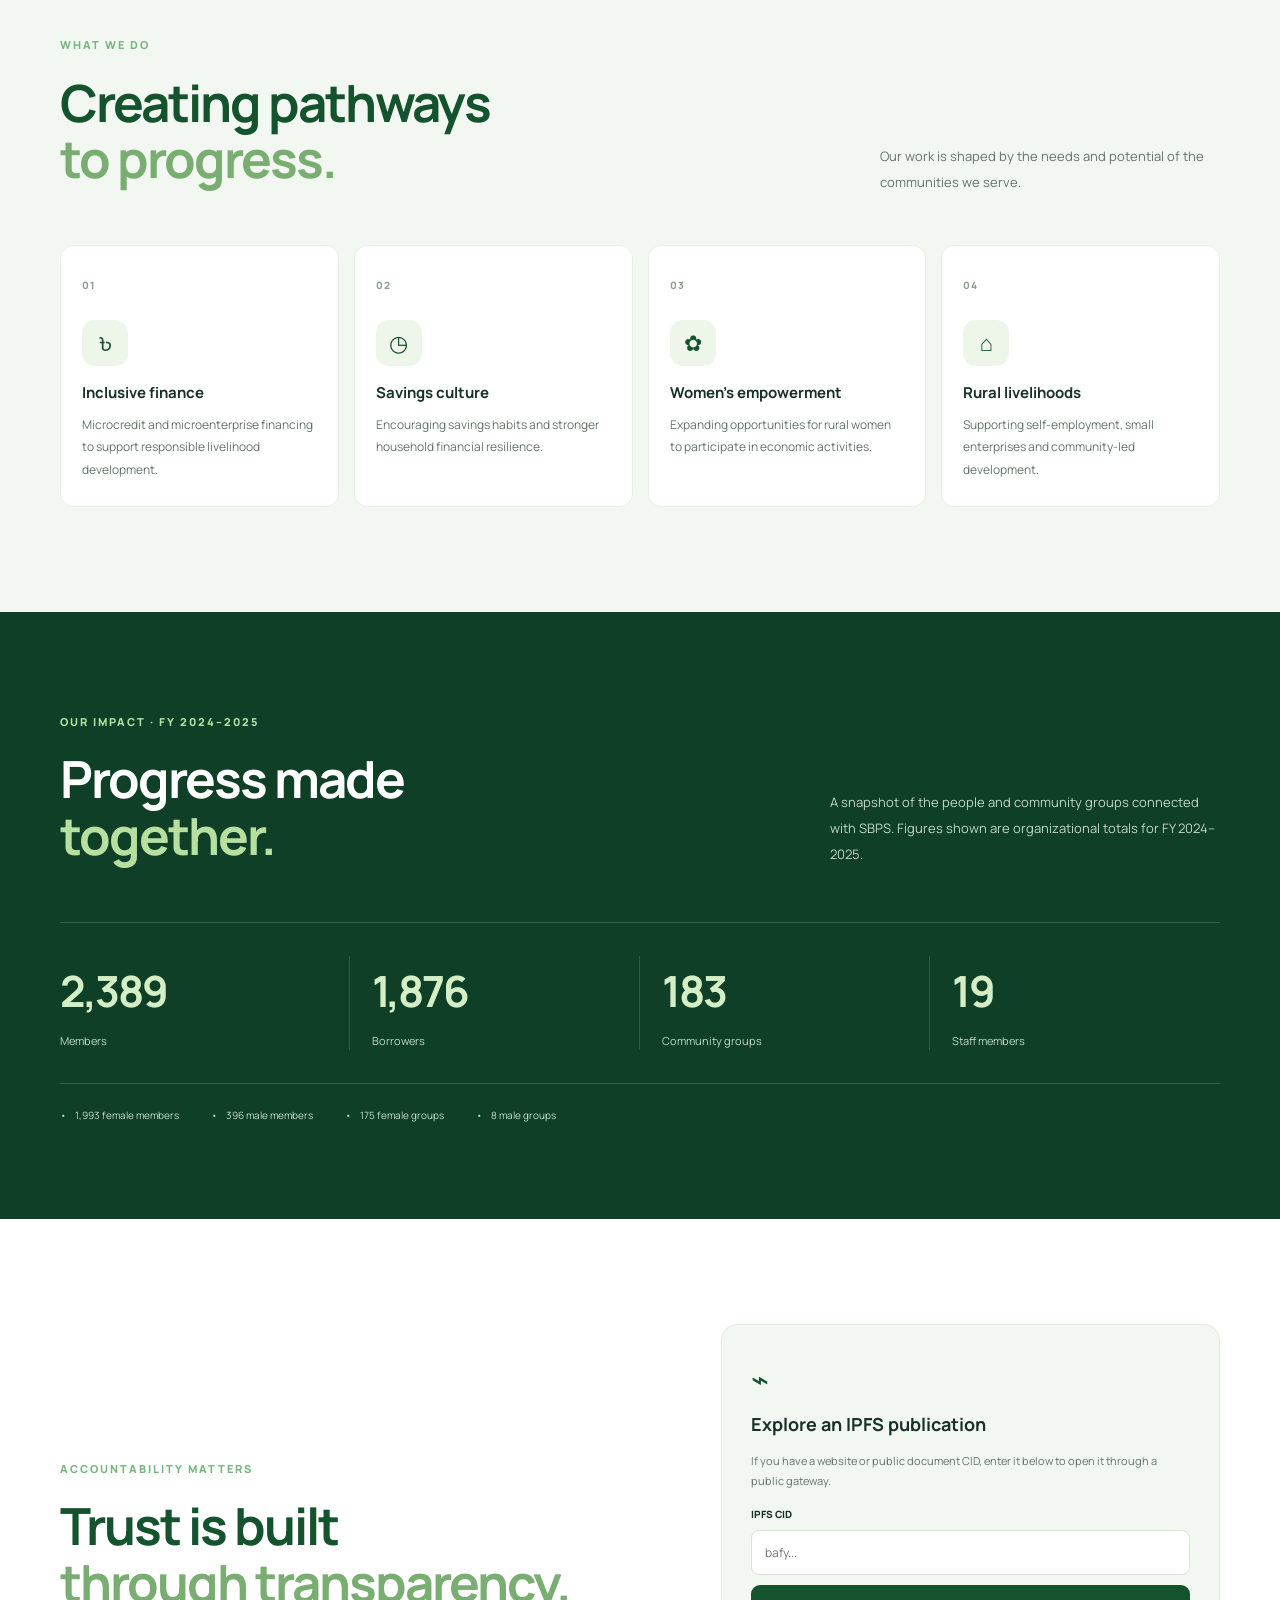
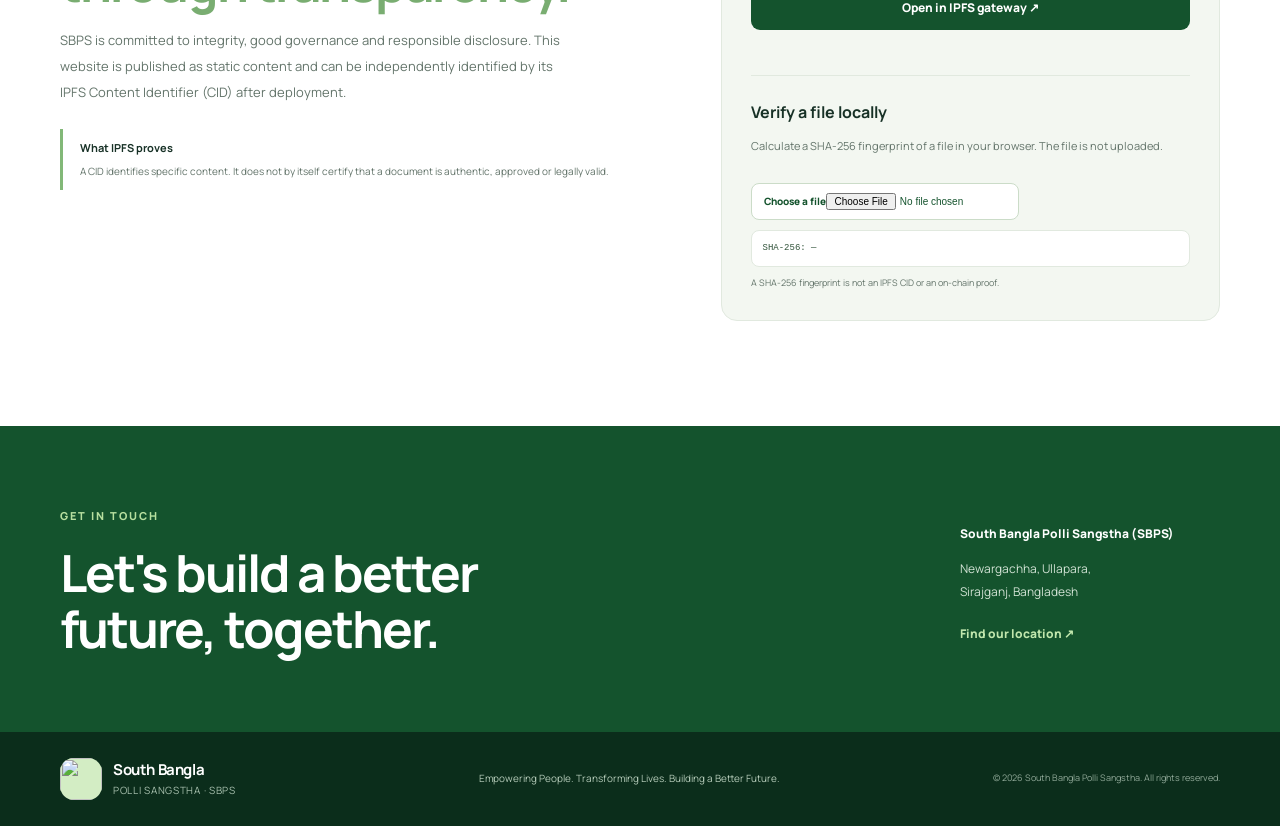
==== commit 73dbc2e9: "Align establishment year with FY 2025-26 audited report" ====
--- a/site/index.html
+++ b/site/index.html
@@ -52,7 +52,7 @@
             <a class="button button-light" href="#about" data-en="Discover SBPS" data-bn="এসবিপিএস সম্পর্কে জানুন">Discover SBPS</a>
             <a class="text-link hero-link" href="#transparency" data-en="Our commitment to transparency ↗" data-bn="স্বচ্ছতার প্রতি আমাদের অঙ্গীকার ↗">Our commitment to transparency ↗</a>
           </div>
-          <div class="hero-meta"><span class="meta-dot"></span><span data-en="Serving communities since 1 January 2013" data-bn="১ জানুয়ারি ২০১৩ থেকে জনগোষ্ঠীর সেবায় নিয়োজিত">Serving communities since 1 January 2013</span></div>
+          <div class="hero-meta"><span class="meta-dot"></span><span data-en="Serving communities since 2015" data-bn="২০১৫ সালে থেকে জনগোষ্ঠীর সেবায় নিয়োজিত">Serving communities since 2015</span></div>
         </div>
         <div class="hero-art" aria-label="Illustration representing community growth">
           <div class="art-orbit orbit-one"></div><div class="art-orbit orbit-two"></div>
@@ -65,7 +65,7 @@
 
     <section class="trust-strip">
       <div class="container trust-inner">
-        <div><span class="trust-number">2013</span><span data-en="Established" data-bn="প্রতিষ্ঠিত">Established</span></div>
+        <div><span class="trust-number">2015</span><span data-en="Established" data-bn="প্রতিষ্ঠিত">Established</span></div>
         <div><span class="trust-number">Ullapara</span><span data-en="Sirajganj, Bangladesh" data-bn="সিরাজগঞ্জ, বাংলাদেশ">Sirajganj, Bangladesh</span></div>
         <div><span class="trust-number">SBPS</span><span data-en="Community development" data-bn="জনগোষ্ঠীর উন্নয়ন">Community development</span></div>
       </div>
@@ -78,7 +78,7 @@
           <h2 data-en="Rooted in community.<br><em>Focused on opportunity.</em>" data-bn="জনগোষ্ঠীর শেকড়ে।<br><em>সম্ভাবনার পথে।</em>">Rooted in community.<br><em>Focused on opportunity.</em></h2>
         </div>
         <div class="section-copy">
-          <p data-en="South Bangla Polli Sangstha (SBPS) is a non-governmental microfinance and rural development organization based in Newargachha, Ullapara, Sirajganj, Bangladesh. Established on 1 January 2013, SBPS works to improve the socioeconomic conditions of underserved communities." data-bn="সাউথ বাংলা পল্লী সংস্থা (এসবিপিএস) বাংলাদেশের সিরাজগঞ্জ জেলার উল্লাপাড়া উপজেলার নেওয়ারগাছায় অবস্থিত একটি বেসরকারি ক্ষুদ্রঋণ ও পল্লী উন্নয়ন সংস্থা। ১ জানুয়ারি ২০১৩ সালে প্রতিষ্ঠার পর থেকে সংস্থাটি সুবিধাবঞ্চিত জনগোষ্ঠীর আর্থসামাজিক অবস্থার উন্নয়নে কাজ করছে।">South Bangla Polli Sangstha (SBPS) is a non-governmental microfinance and rural development organization based in Newargachha, Ullapara, Sirajganj, Bangladesh. Established on 1 January 2013, SBPS works to improve the socioeconomic conditions of underserved communities.</p>
+          <p data-en="South Bangla Polli Sangstha (SBPS) is a non-governmental microfinance and rural development organization based in Newargachha, Ullapara, Sirajganj, Bangladesh. Established in 2015, SBPS works to improve the socioeconomic conditions of underserved communities." data-bn="সাউথ বাংলা পল্লী সংস্থা (এসবিপিএস) বাংলাদেশের সিরাজগঞ্জ জেলার উল্লাপাড়া উপজেলার নেওয়ারগাছায় অবস্থিত একটি বেসরকারি ক্ষুদ্রঋণ ও পল্লী উন্নয়ন সংস্থা। ২০১৫ সালে সালে প্রতিষ্ঠার পর থেকে সংস্থাটি সুবিধাবঞ্চিত জনগোষ্ঠীর আর্থসামাজিক অবস্থার উন্নয়নে কাজ করছে।">South Bangla Polli Sangstha (SBPS) is a non-governmental microfinance and rural development organization based in Newargachha, Ullapara, Sirajganj, Bangladesh. Established on 2015, SBPS works to improve the socioeconomic conditions of underserved communities.</p>
           <div class="registration-list">
             <div><span data-en="DSS Registration" data-bn="সমাজসেবা অধিদপ্তর নিবন্ধন">DSS Registration</span><strong>Siraj-1021/2015</strong></div>
             <div><span data-en="MRA Certificate" data-bn="এমআরএ সনদ">MRA Certificate</span><strong>32021-00057-00895</strong></div>
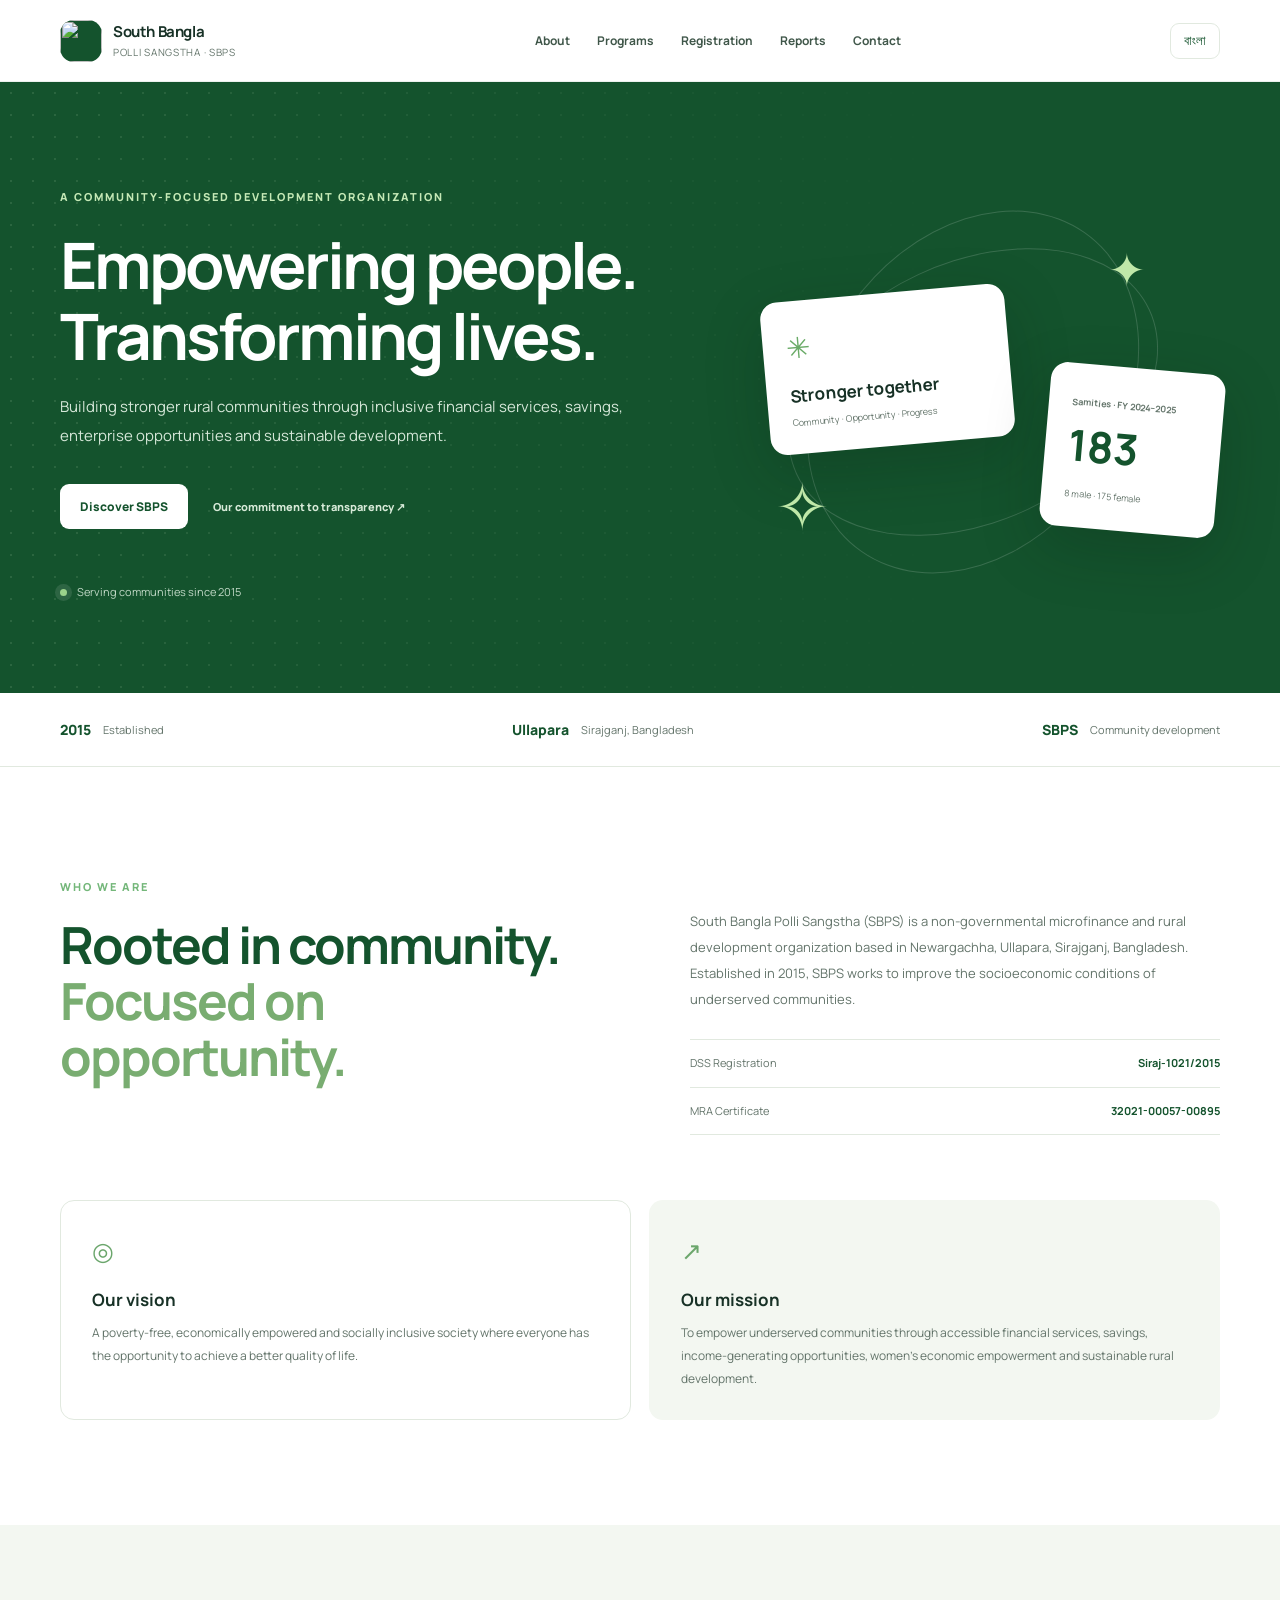
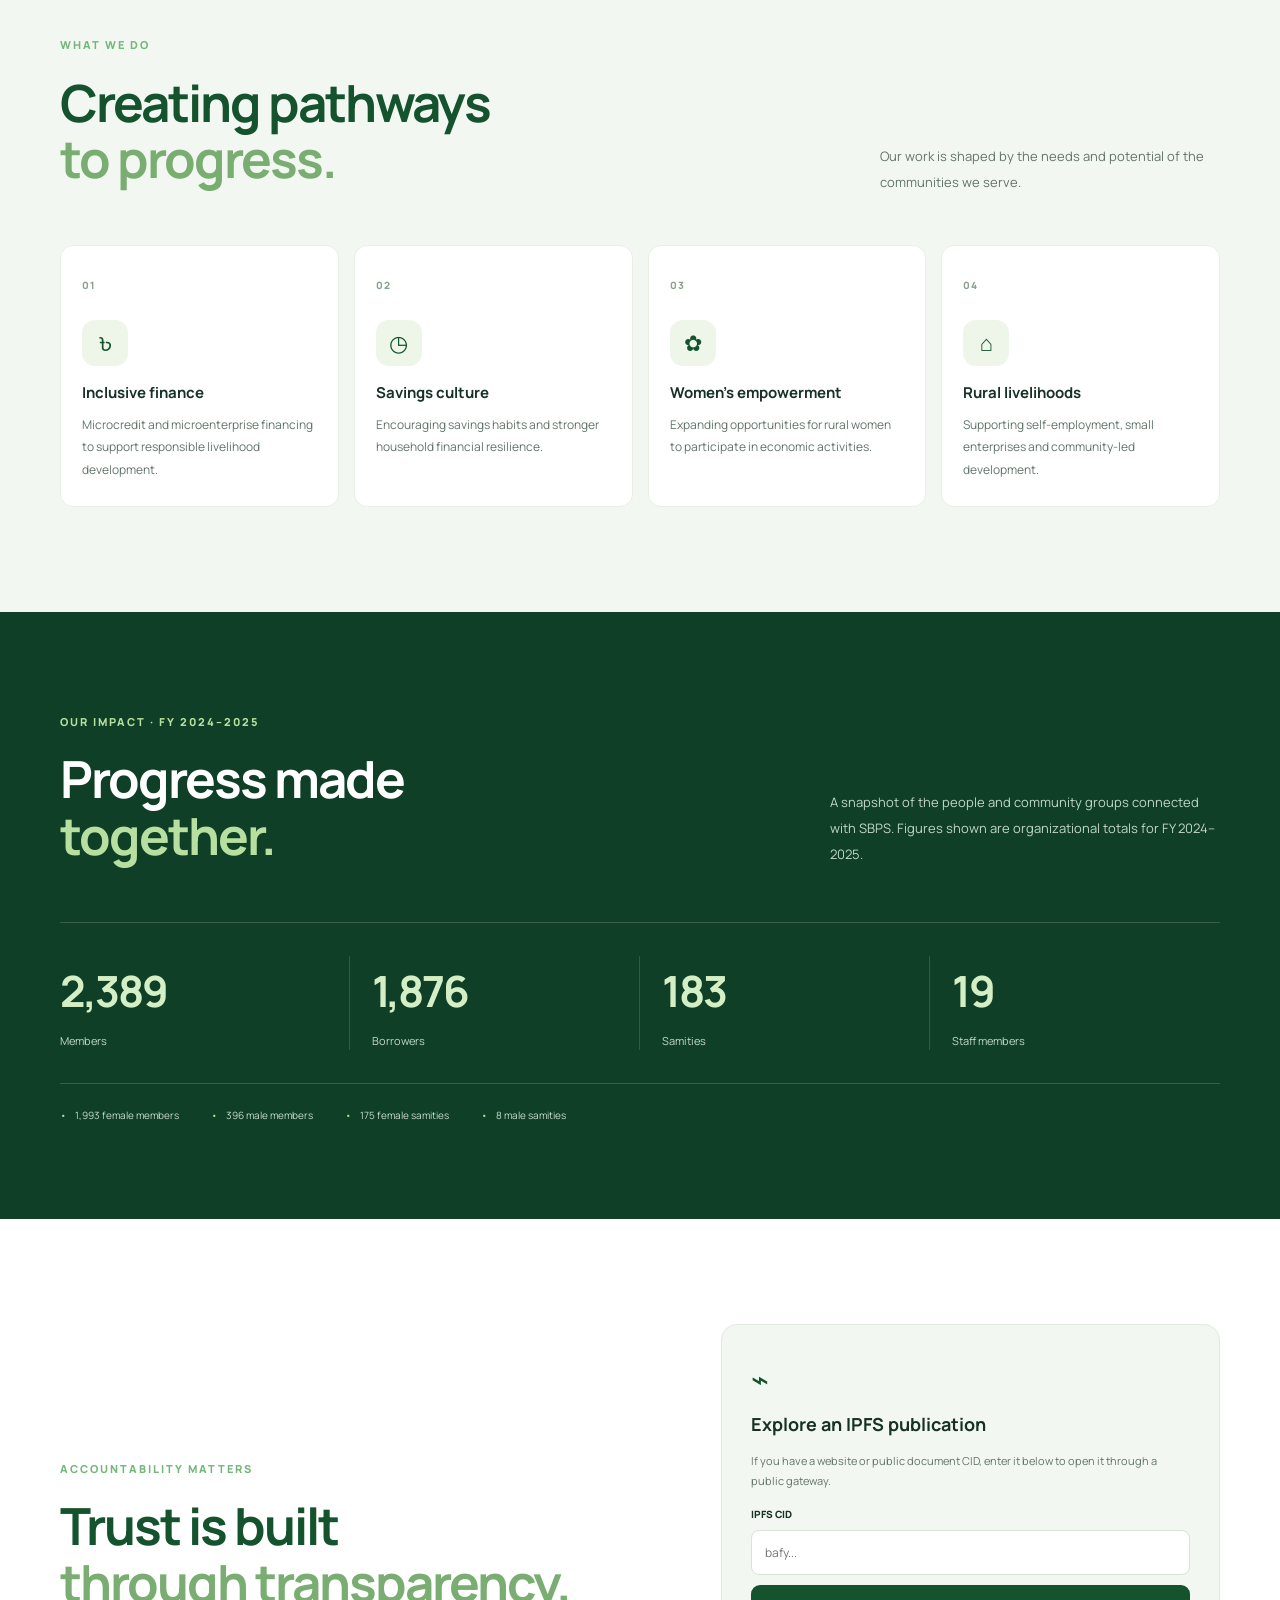
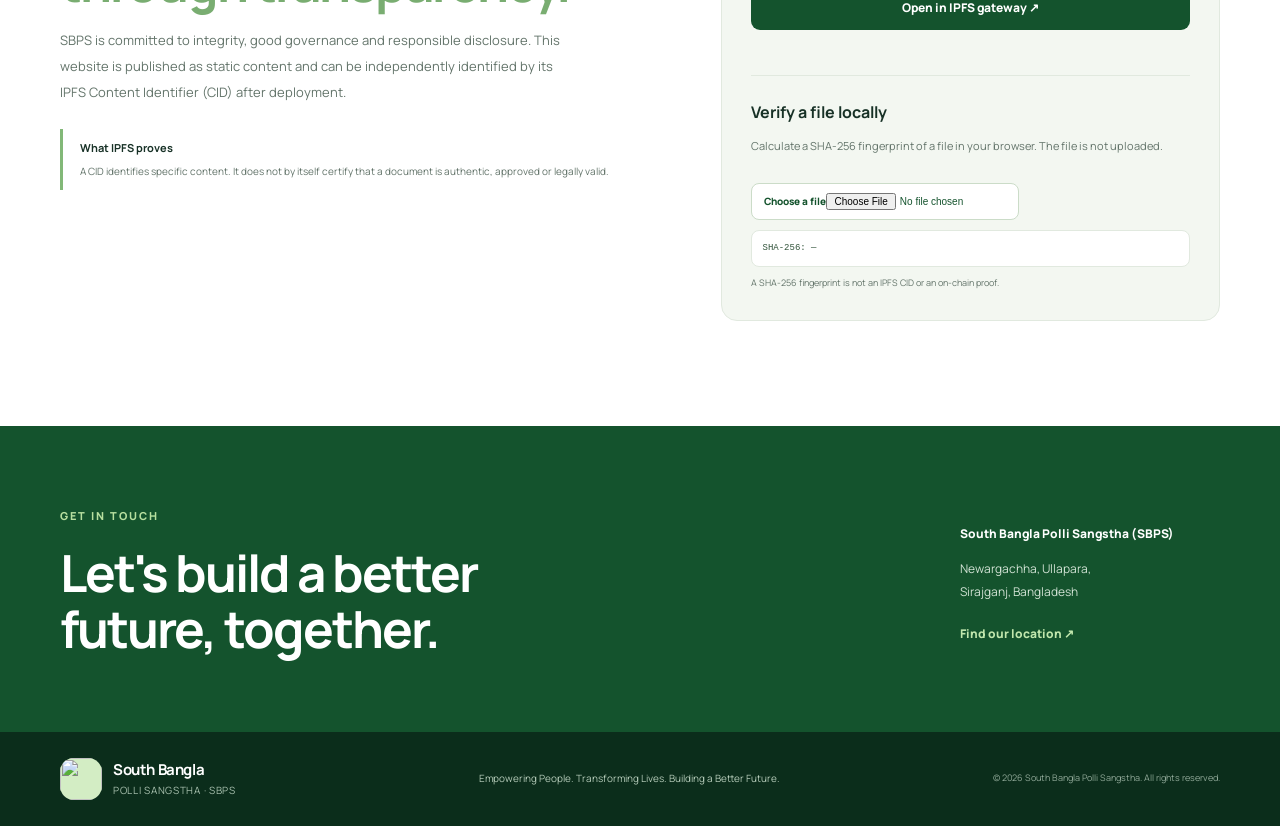
==== commit 84ffcde9: "Clarify FY2024-25 samity figures on homepage" ====
--- a/site/index.html
+++ b/site/index.html
@@ -57,7 +57,7 @@
         <div class="hero-art" aria-label="Illustration representing community growth">
           <div class="art-orbit orbit-one"></div><div class="art-orbit orbit-two"></div>
           <div class="art-card art-card-main"><span class="art-icon">✳</span><strong data-en="Stronger together" data-bn="একসাথে আরও শক্তিশালী">Stronger together</strong><small data-en="Community · Opportunity · Progress" data-bn="জনগোষ্ঠী · সুযোগ · অগ্রগতি">Community · Opportunity · Progress</small></div>
-          <div class="art-card art-card-stat"><span class="mini-label" data-en="Community groups" data-bn="সমিতি">Community groups</span><strong>183</strong><small data-en="Across our network" data-bn="আমাদের কার্যক্রমে">Across our network</small></div>
+          <div class="art-card art-card-stat"><span class="mini-label" data-en="Samities · FY 2024–2025" data-bn="সমিতি · ২০২৪–২০২৫ অর্থবছর">Samities · FY 2024–2025</span><strong>183</strong><small data-en="8 male · 175 female" data-bn="৮টি পুরুষ · ১৭৫টি নারী">8 male · 175 female</small></div>
           <div class="art-leaf leaf-one">✦</div><div class="art-leaf leaf-two">✧</div>
         </div>
       </div>
@@ -109,10 +109,10 @@
         <div class="stats-grid">
           <div class="stat"><strong>2,389</strong><span data-en="Members" data-bn="সদস্য">Members</span></div>
           <div class="stat"><strong>1,876</strong><span data-en="Borrowers" data-bn="ঋণগ্রহীতা">Borrowers</span></div>
-          <div class="stat"><strong>183</strong><span data-en="Community groups" data-bn="সমিতি">Community groups</span></div>
+          <div class="stat"><strong>183</strong><span data-en="Samities" data-bn="সমিতি">Samities</span></div>
           <div class="stat"><strong>19</strong><span data-en="Staff members" data-bn="কর্মী">Staff members</span></div>
         </div>
-        <div class="impact-detail"><span data-en="1,993 female members" data-bn="১,৯৯৩ জন নারী সদস্য">1,993 female members</span><span data-en="396 male members" data-bn="৩৯৬ জন পুরুষ সদস্য">396 male members</span><span data-en="175 female groups" data-bn="১৭৫টি নারী সমিতি">175 female groups</span><span data-en="8 male groups" data-bn="৮টি পুরুষ সমিতি">8 male groups</span></div>
+        <div class="impact-detail"><span data-en="1,993 female members" data-bn="১,৯৯৩ জন নারী সদস্য">1,993 female members</span><span data-en="396 male members" data-bn="৩৯৬ জন পুরুষ সদস্য">396 male members</span><span data-en="175 female samities" data-bn="১৭৫টি নারী সমিতি">175 female samities</span><span data-en="8 male samities" data-bn="৮টি পুরুষ সমিতি">8 male samities</span></div>
       </div>
     </section>
 
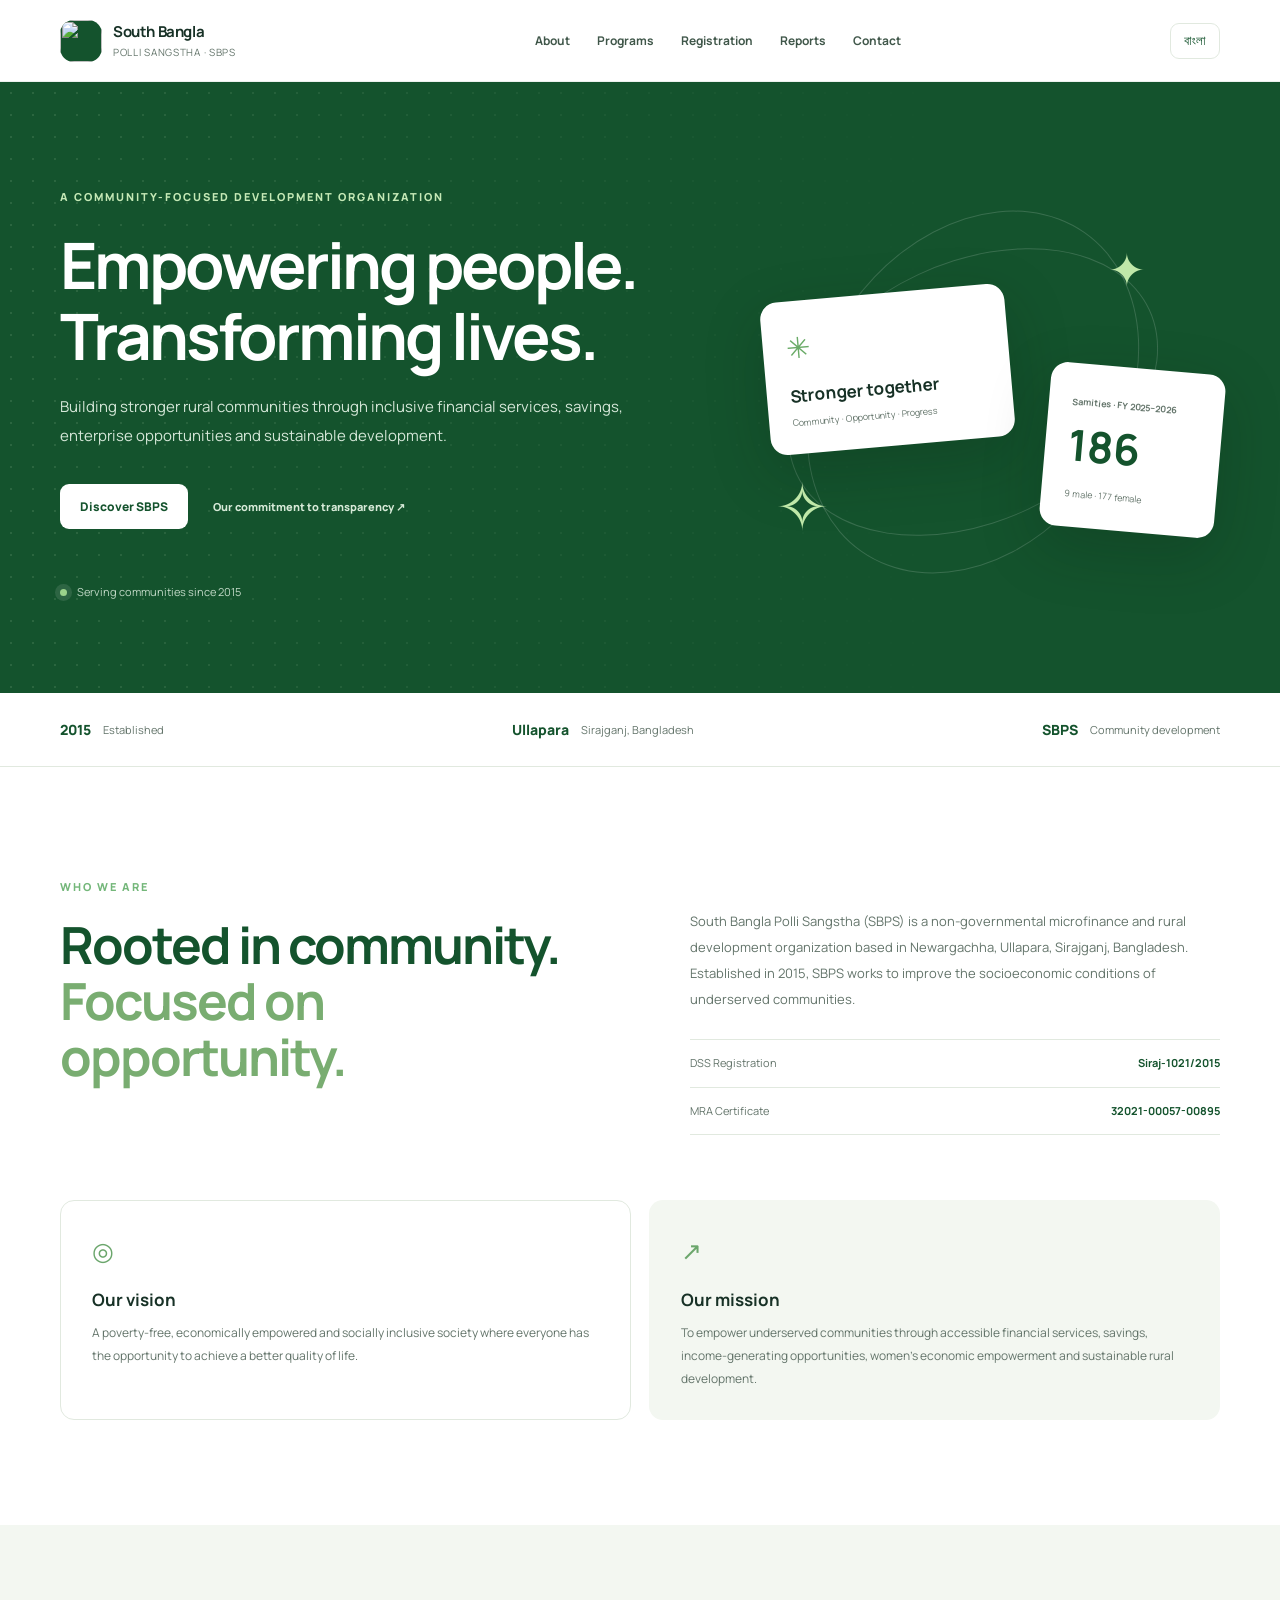
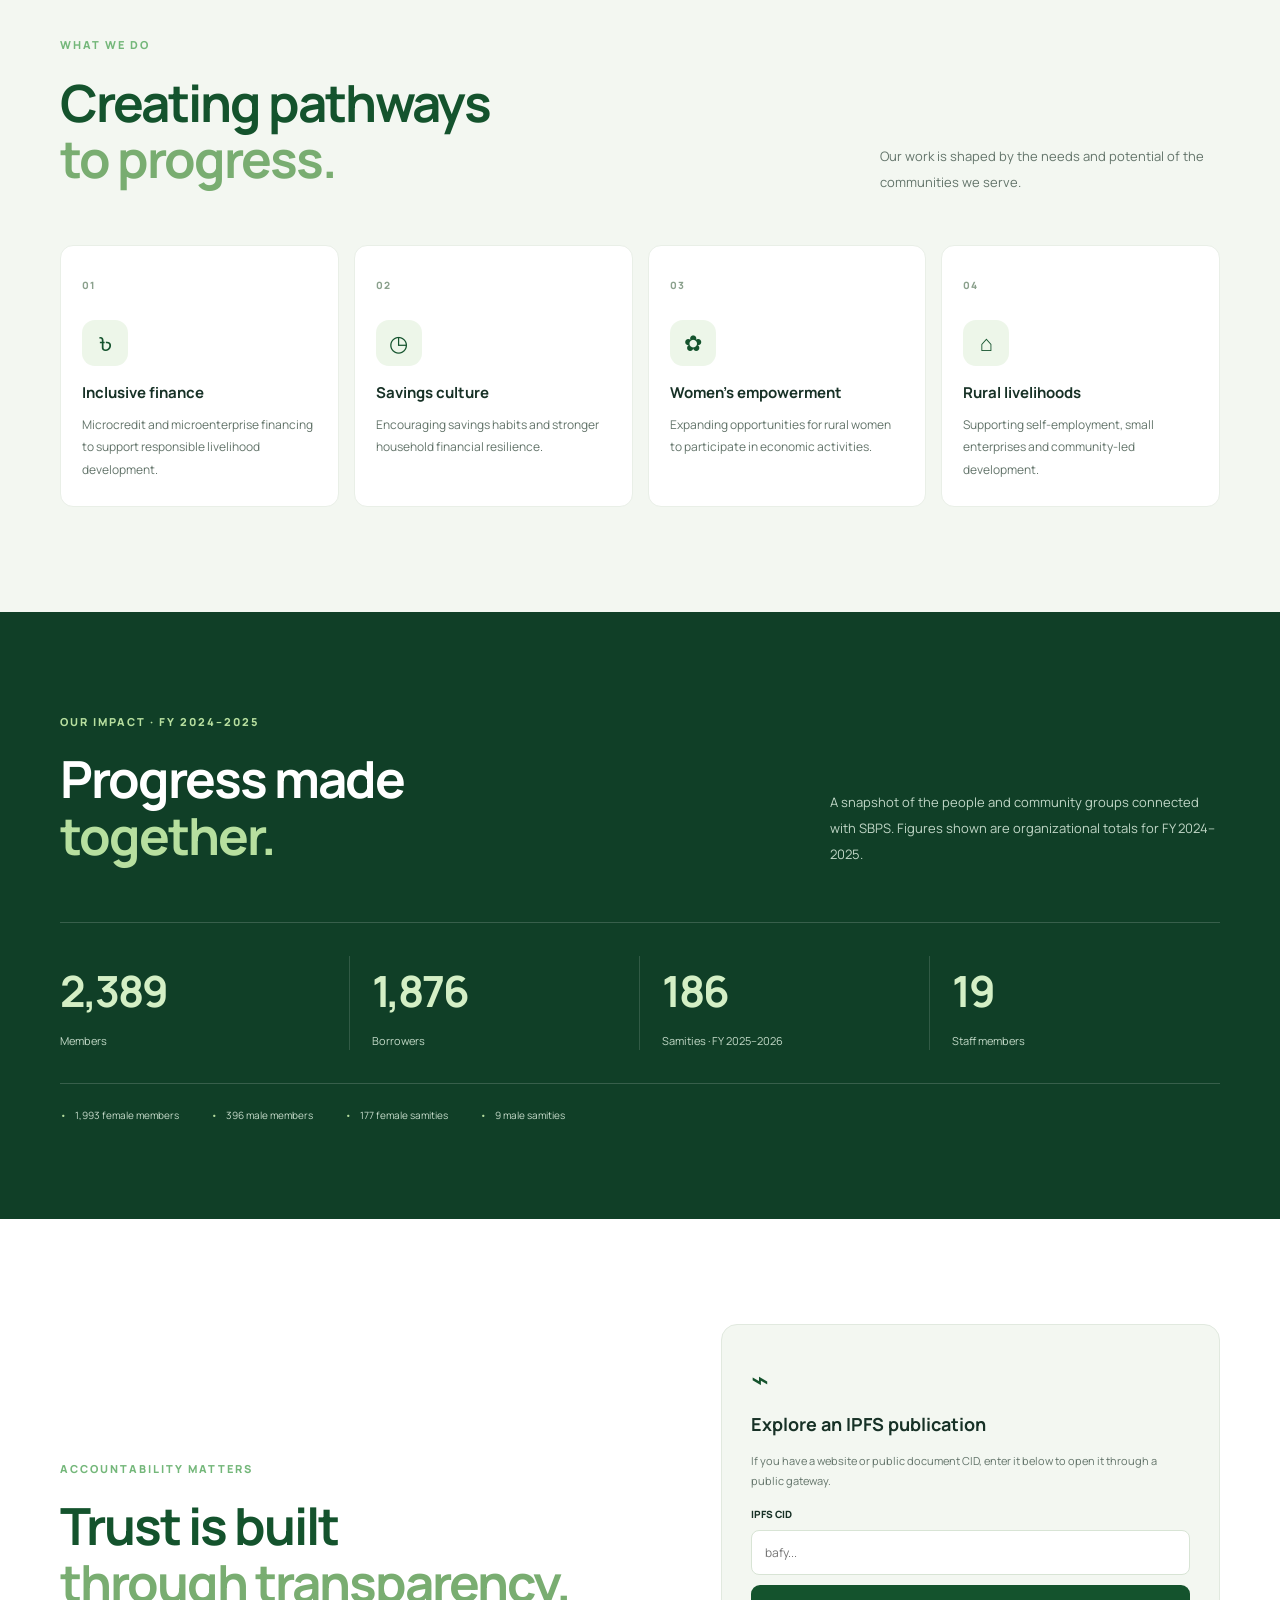
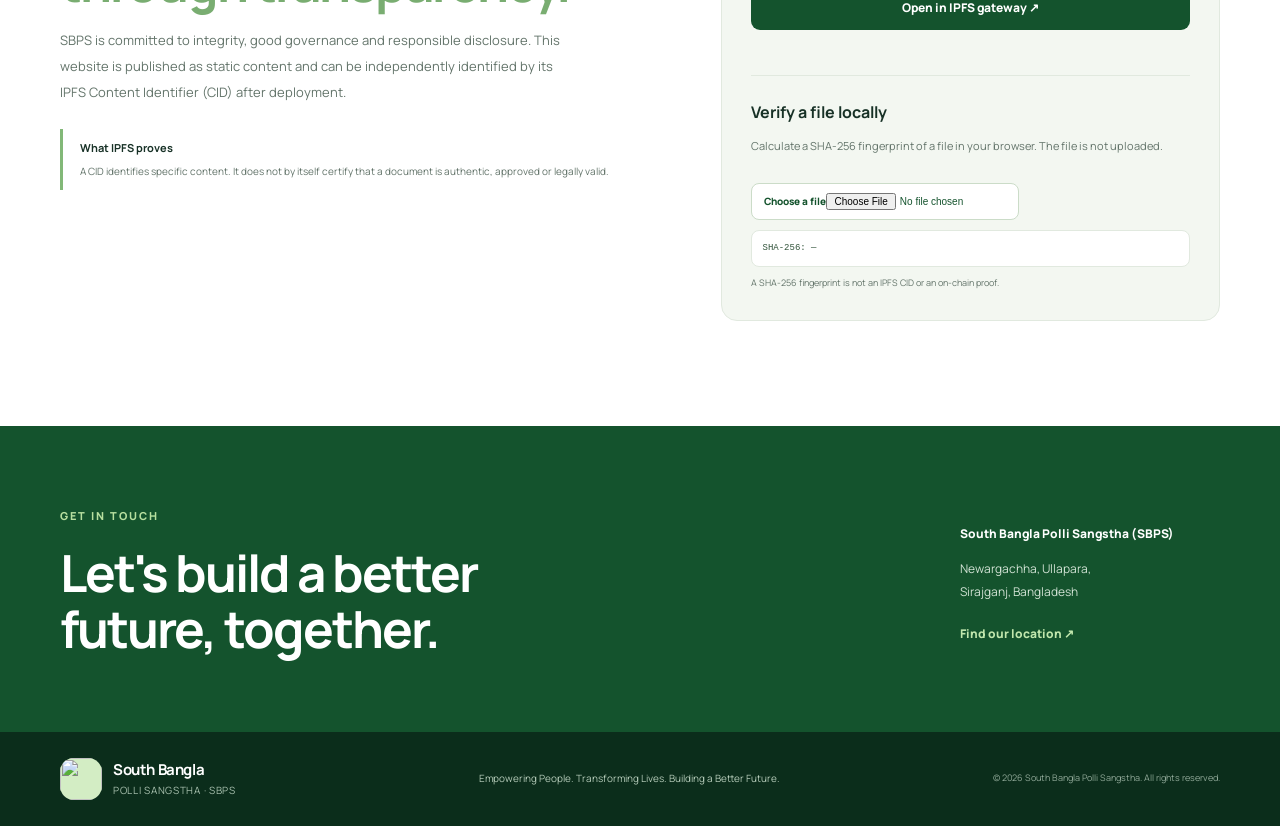
==== commit a73eb4f5: "Update homepage samity figures to FY2025-26 audit report" ====
--- a/site/index.html
+++ b/site/index.html
@@ -57,7 +57,7 @@
         <div class="hero-art" aria-label="Illustration representing community growth">
           <div class="art-orbit orbit-one"></div><div class="art-orbit orbit-two"></div>
           <div class="art-card art-card-main"><span class="art-icon">✳</span><strong data-en="Stronger together" data-bn="একসাথে আরও শক্তিশালী">Stronger together</strong><small data-en="Community · Opportunity · Progress" data-bn="জনগোষ্ঠী · সুযোগ · অগ্রগতি">Community · Opportunity · Progress</small></div>
-          <div class="art-card art-card-stat"><span class="mini-label" data-en="Samities · FY 2024–2025" data-bn="সমিতি · ২০২৪–২০২৫ অর্থবছর">Samities · FY 2024–2025</span><strong>183</strong><small data-en="8 male · 175 female" data-bn="৮টি পুরুষ · ১৭৫টি নারী">8 male · 175 female</small></div>
+          <div class="art-card art-card-stat"><span class="mini-label" data-en="Samities · FY 2025–2026" data-bn="সমিতি · ২০২৫–২০২৬ অর্থবছর">Samities · FY 2025–2026</span><strong>186</strong><small data-en="9 male · 177 female" data-bn="৯টি পুরুষ · ১৭৭টি নারী">9 male · 177 female</small></div>
           <div class="art-leaf leaf-one">✦</div><div class="art-leaf leaf-two">✧</div>
         </div>
       </div>
@@ -109,10 +109,10 @@
         <div class="stats-grid">
           <div class="stat"><strong>2,389</strong><span data-en="Members" data-bn="সদস্য">Members</span></div>
           <div class="stat"><strong>1,876</strong><span data-en="Borrowers" data-bn="ঋণগ্রহীতা">Borrowers</span></div>
-          <div class="stat"><strong>183</strong><span data-en="Samities" data-bn="সমিতি">Samities</span></div>
+          <div class="stat"><strong>186</strong><span data-en="Samities · FY 2025–2026" data-bn="সমিতি · ২০২৫–২০২৬">Samities · FY 2025–2026</span></div>
           <div class="stat"><strong>19</strong><span data-en="Staff members" data-bn="কর্মী">Staff members</span></div>
         </div>
-        <div class="impact-detail"><span data-en="1,993 female members" data-bn="১,৯৯৩ জন নারী সদস্য">1,993 female members</span><span data-en="396 male members" data-bn="৩৯৬ জন পুরুষ সদস্য">396 male members</span><span data-en="175 female samities" data-bn="১৭৫টি নারী সমিতি">175 female samities</span><span data-en="8 male samities" data-bn="৮টি পুরুষ সমিতি">8 male samities</span></div>
+        <div class="impact-detail"><span data-en="1,993 female members" data-bn="১,৯৯৩ জন নারী সদস্য">1,993 female members</span><span data-en="396 male members" data-bn="৩৯৬ জন পুরুষ সদস্য">396 male members</span><span data-en="177 female samities" data-bn="১৭৭টি নারী সমিতি">177 female samities</span><span data-en="9 male samities" data-bn="৯টি পুরুষ সমিতি">9 male samities</span></div>
       </div>
     </section>
 
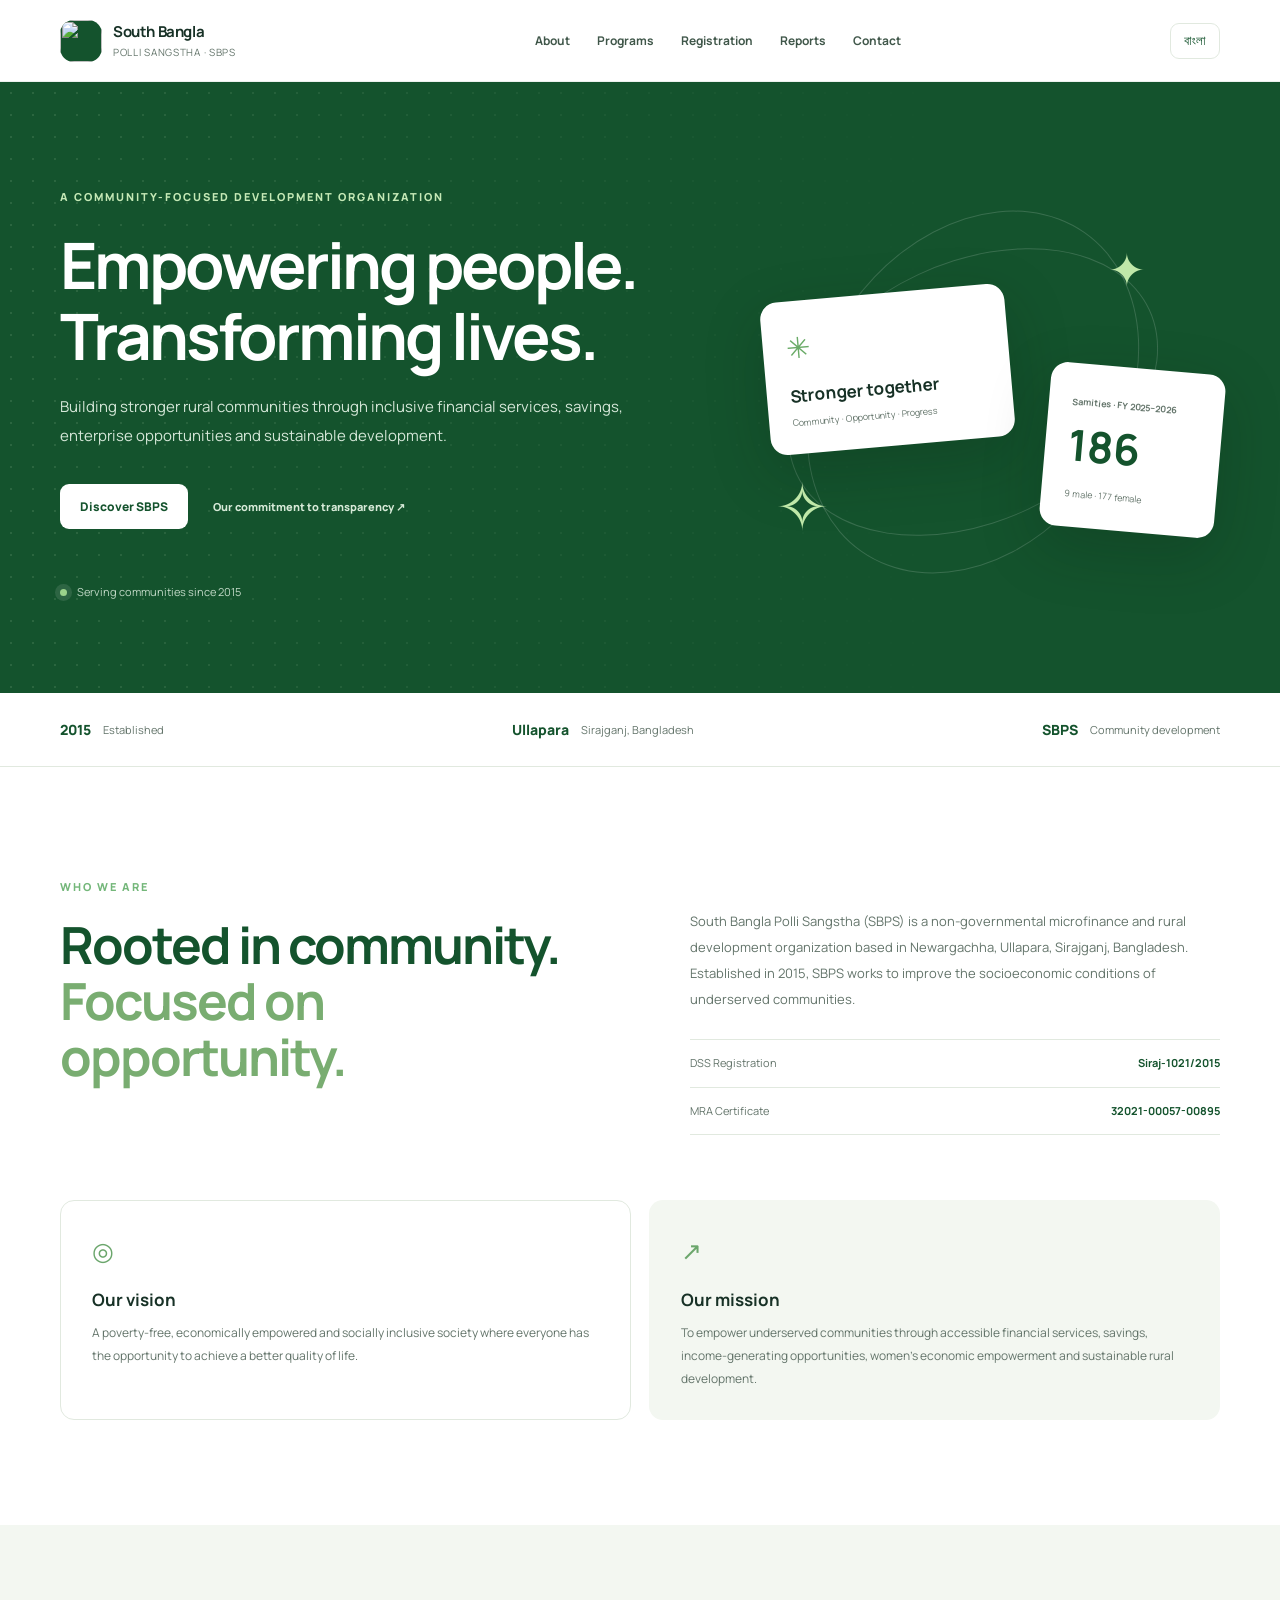
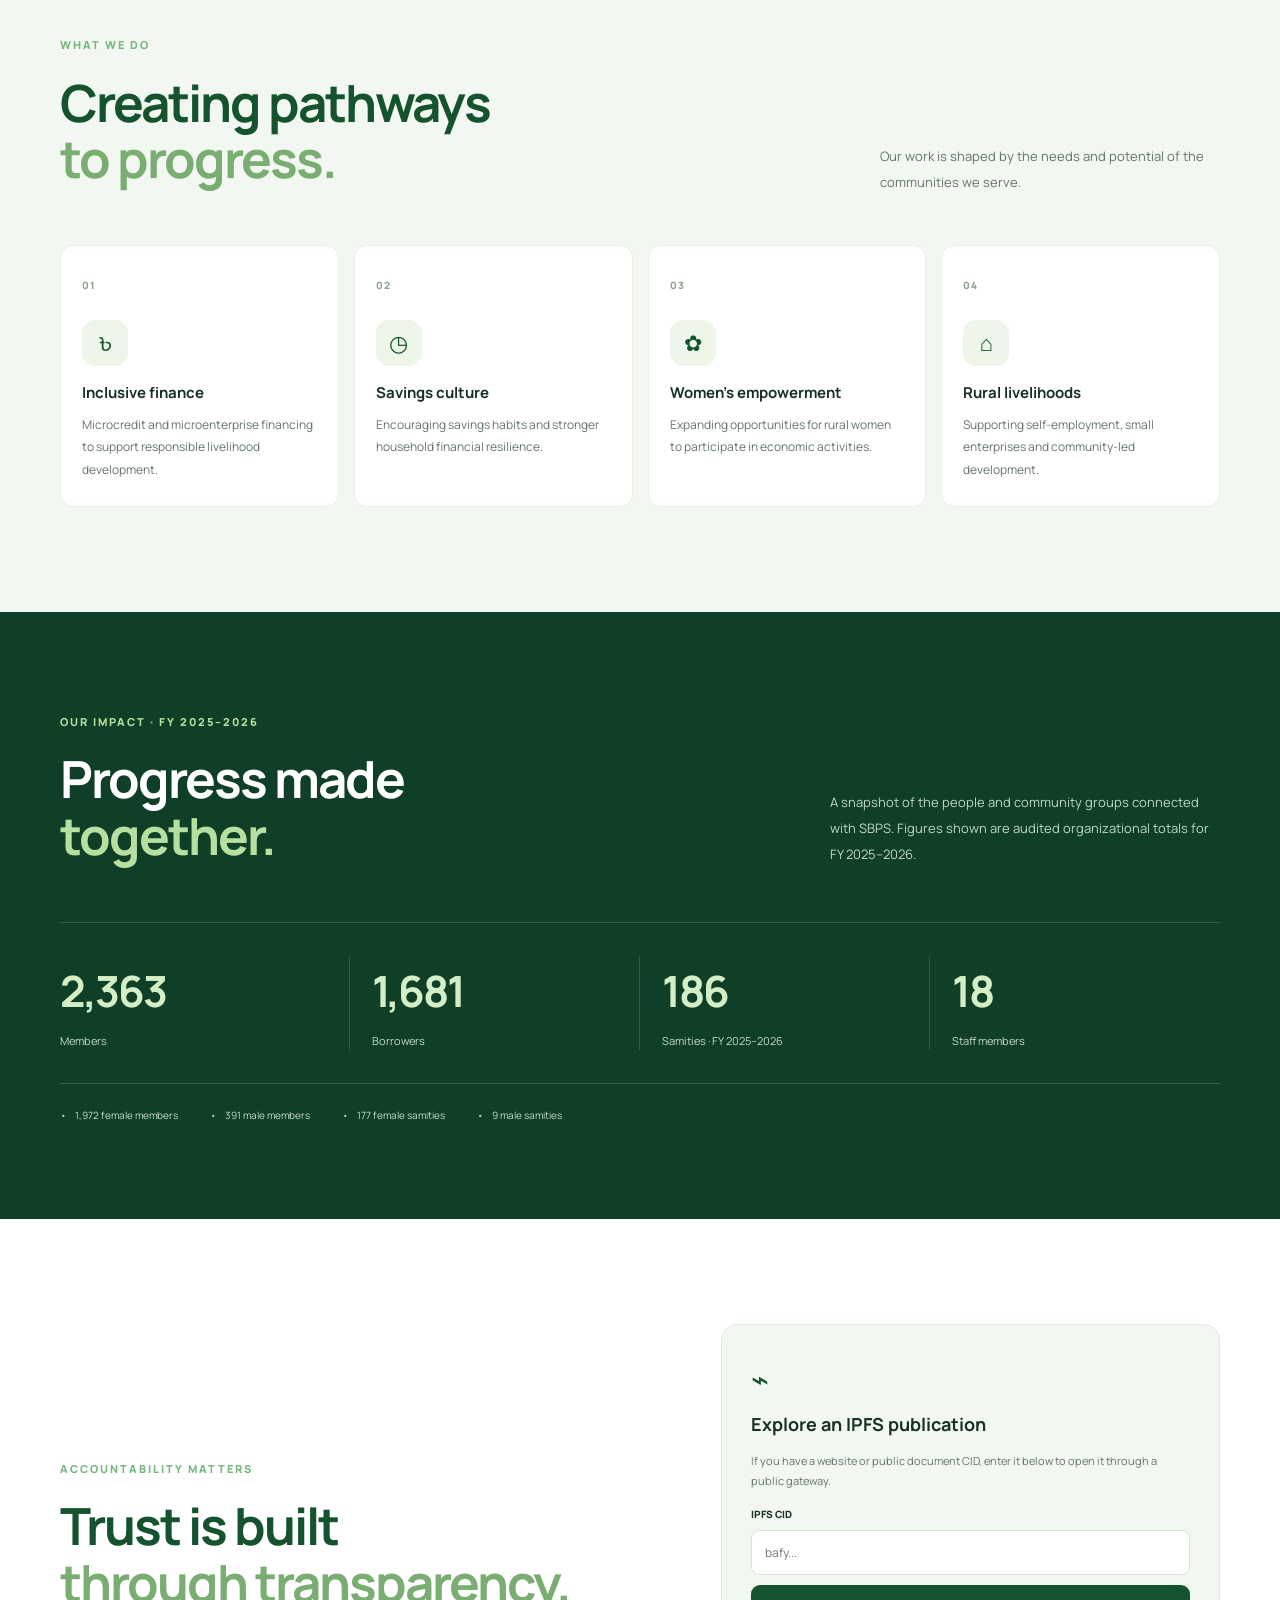
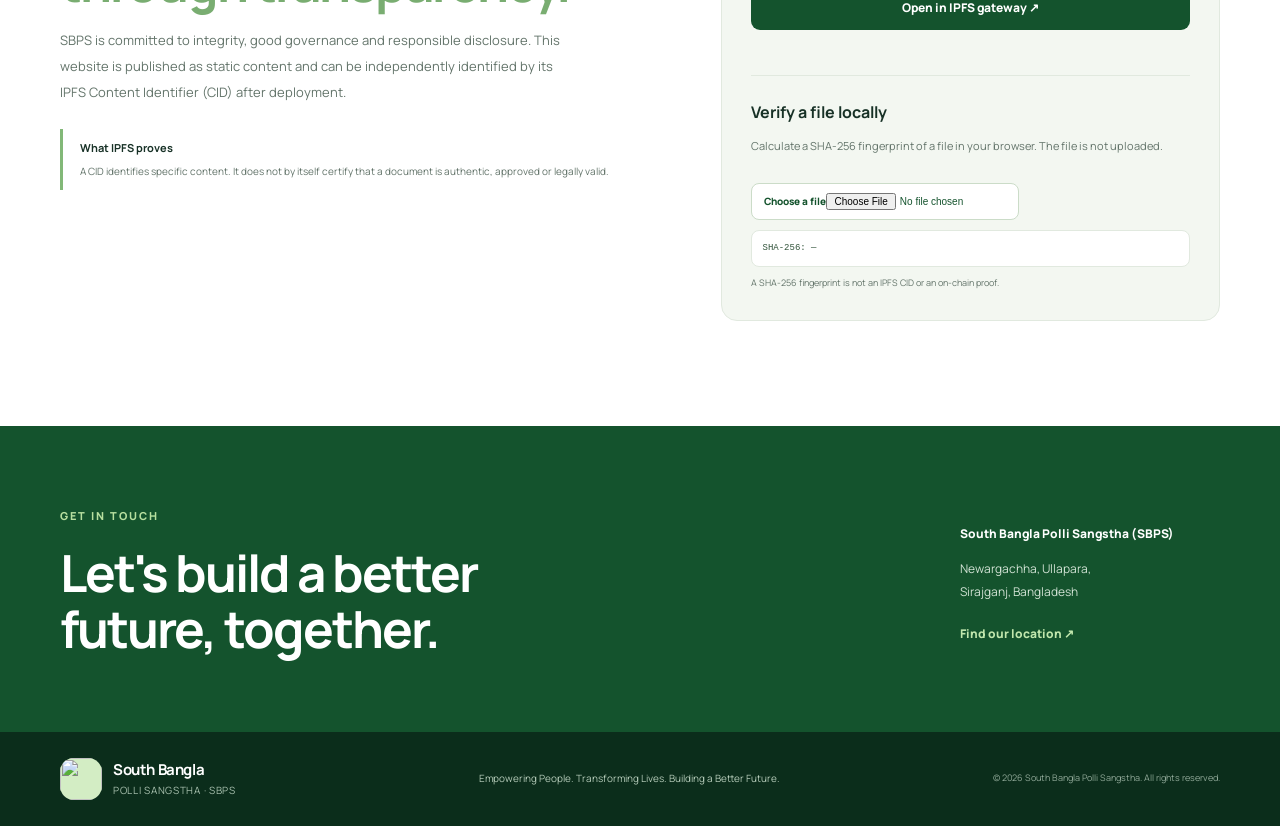
==== commit 2f4aea72: "Update homepage impact and samity figures to FY 2025-26 audited report" ====
--- a/site/index.html
+++ b/site/index.html
@@ -105,14 +105,14 @@
 
     <section class="section impact-section" id="impact">
       <div class="container">
-        <div class="impact-heading"><div><span class="section-kicker section-kicker-light" data-en="Our impact · FY 2024–2025" data-bn="আমাদের অর্জন · অর্থবছর ২০২৪–২০২৫">Our impact · FY 2024–2025</span><h2 data-en="Progress made<br><em>together.</em>" data-bn="একসাথে এগিয়ে চলা<br><em>অর্জনের গল্প।</em>">Progress made<br><em>together.</em></h2></div><p data-en="A snapshot of the people and community groups connected with SBPS. Figures shown are organizational totals for FY 2024–2025." data-bn="এসবিপিএসের সাথে যুক্ত সদস্য ও সমিতির সংক্ষিপ্ত চিত্র। প্রদর্শিত পরিসংখ্যান ২০২৪–২০২৫ অর্থবছরের সাংগঠনিক তথ্য।">A snapshot of the people and community groups connected with SBPS. Figures shown are organizational totals for FY 2024–2025.</p></div>
+        <div class="impact-heading"><div><span class="section-kicker section-kicker-light" data-en="Our impact · FY 2025–2026" data-bn="আমাদের অর্জন · অর্থবছর ২০২৫–২০২৬">Our impact · FY 2024–2025</span><h2 data-en="Progress made<br><em>together.</em>" data-bn="একসাথে এগিয়ে চলা<br><em>অর্জনের গল্প।</em>">Progress made<br><em>together.</em></h2></div><p data-en="A snapshot of the people and community groups connected with SBPS. Figures shown are audited organizational totals for FY 2025–2026." data-bn="এসবিপিএসের সাথে যুক্ত সদস্য ও সমিতির সংক্ষিপ্ত চিত্র। প্রদর্শিত পরিসংখ্যান ২০২৫–২০২৬ অর্থবছরের নিরীক্ষিত সাংগঠনিক তথ্য।">A snapshot of the people and community groups connected with SBPS. Figures shown are organizational totals for FY 2024–2025.</p></div>
         <div class="stats-grid">
-          <div class="stat"><strong>2,389</strong><span data-en="Members" data-bn="সদস্য">Members</span></div>
-          <div class="stat"><strong>1,876</strong><span data-en="Borrowers" data-bn="ঋণগ্রহীতা">Borrowers</span></div>
+          <div class="stat"><strong>2,363</strong><span data-en="Members" data-bn="সদস্য">Members</span></div>
+          <div class="stat"><strong>1,681</strong><span data-en="Borrowers" data-bn="ঋণগ্রহীতা">Borrowers</span></div>
           <div class="stat"><strong>186</strong><span data-en="Samities · FY 2025–2026" data-bn="সমিতি · ২০২৫–২০২৬">Samities · FY 2025–2026</span></div>
-          <div class="stat"><strong>19</strong><span data-en="Staff members" data-bn="কর্মী">Staff members</span></div>
+          <div class="stat"><strong>18</strong><span data-en="Staff members" data-bn="কর্মী">Staff members</span></div>
         </div>
-        <div class="impact-detail"><span data-en="1,993 female members" data-bn="১,৯৯৩ জন নারী সদস্য">1,993 female members</span><span data-en="396 male members" data-bn="৩৯৬ জন পুরুষ সদস্য">396 male members</span><span data-en="177 female samities" data-bn="১৭৭টি নারী সমিতি">177 female samities</span><span data-en="9 male samities" data-bn="৯টি পুরুষ সমিতি">9 male samities</span></div>
+        <div class="impact-detail"><span data-en="1,972 female members" data-bn="১,৯৯৩ জন নারী সদস্য">1,993 female members</span><span data-en="391 male members" data-bn="৩৯৬ জন পুরুষ সদস্য">396 male members</span><span data-en="177 female samities" data-bn="১৭৭টি নারী সমিতি">177 female samities</span><span data-en="9 male samities" data-bn="৯টি পুরুষ সমিতি">9 male samities</span></div>
       </div>
     </section>
 
